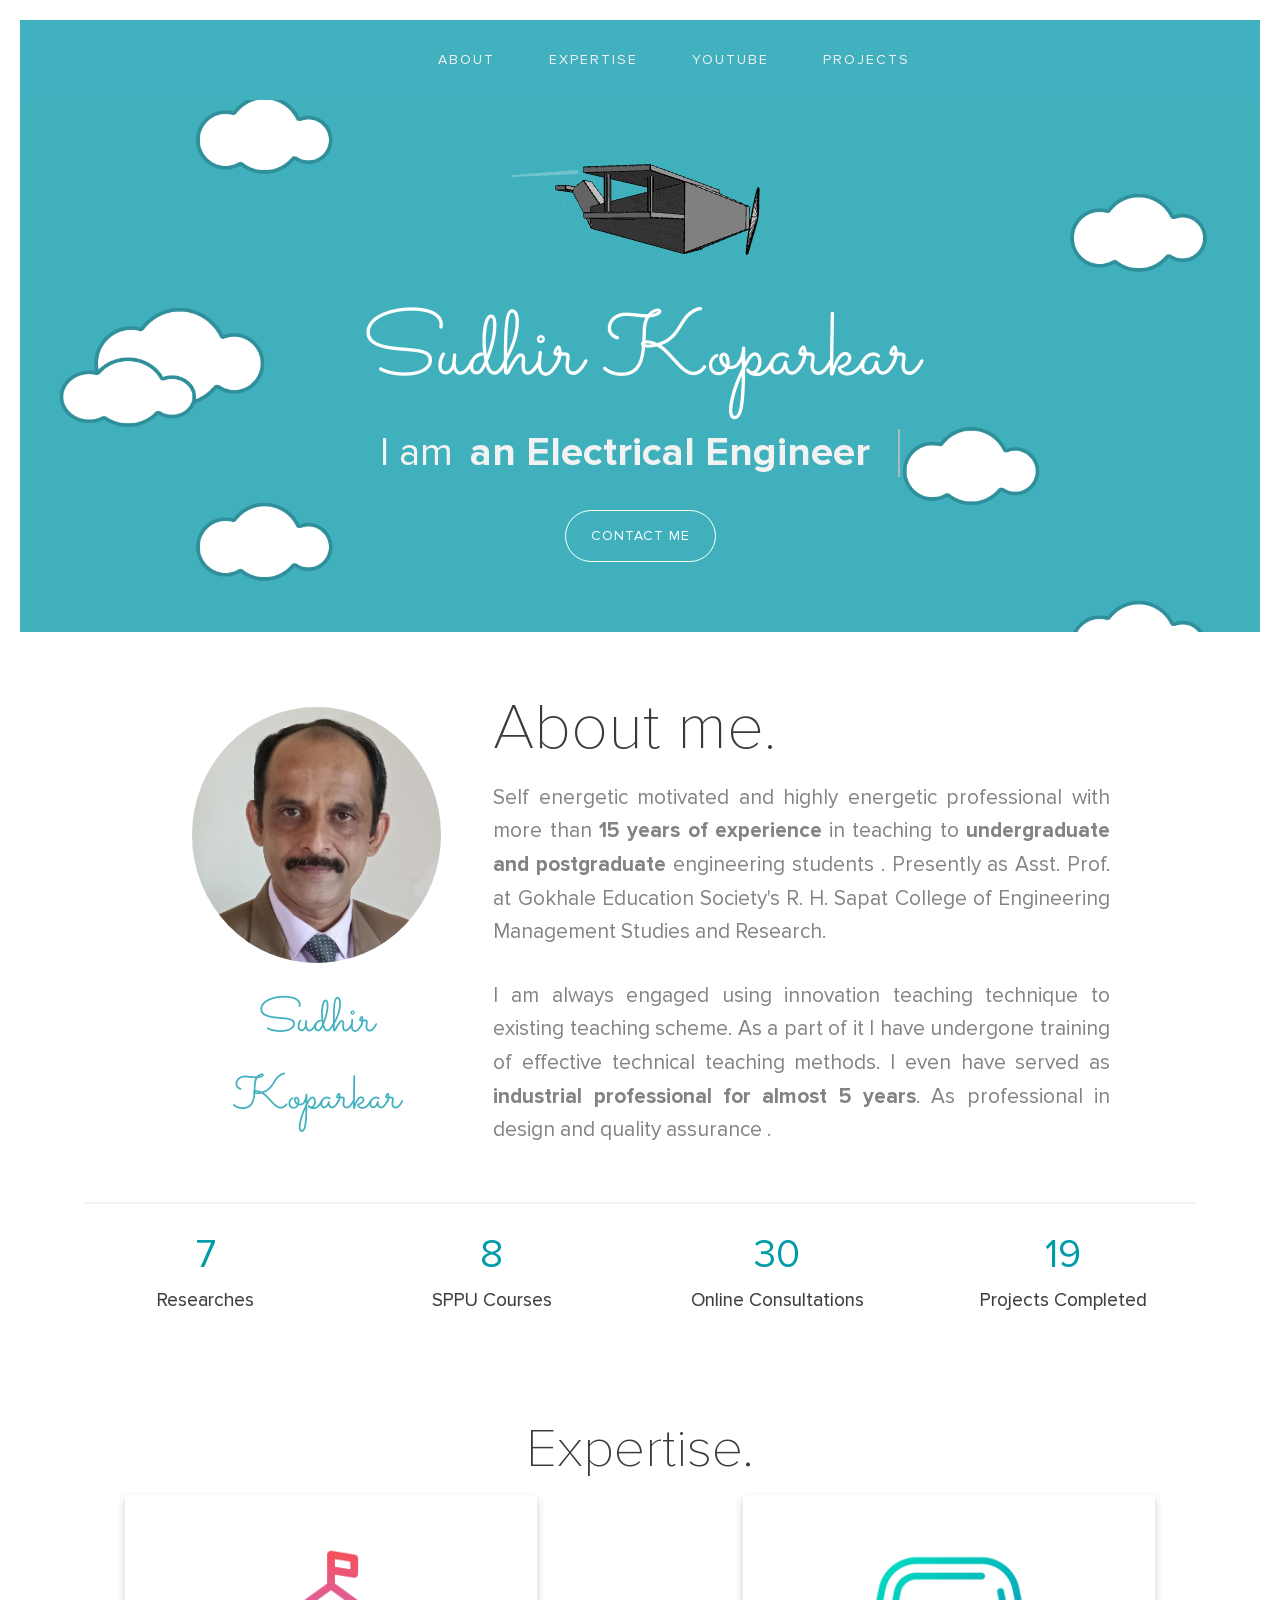
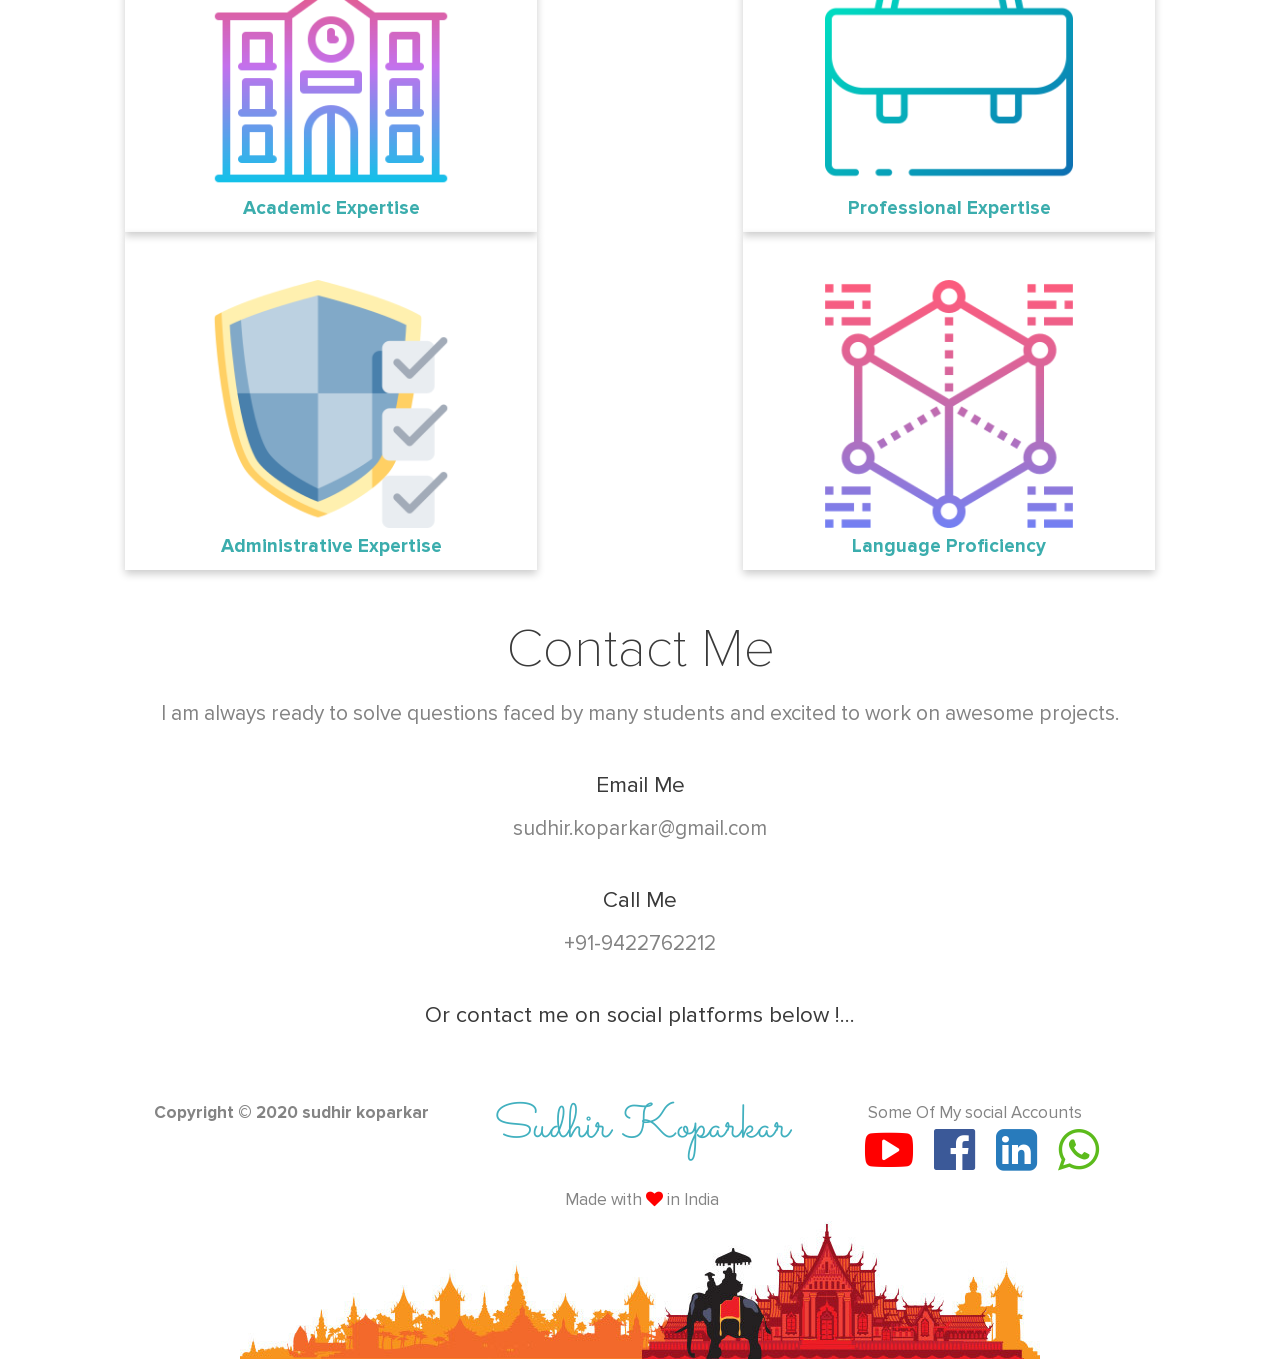
==== index.html @ 2b0dc28b "New Update There is a new update" ====
<!doctype html>
<html class="no-js" lang="en">
<head>
<meta charset="utf-8"/>
<meta name="google-site-verification" content="CCdRdGi4mcQEMv_Q4-K8uQwAU59lbJEycK-zBCBX4q0" />
<meta name="description" content="Self energetic motivated an d highly energetic professional with more than
15 years of experience in teaching to undergraduate and postgraduate 
engineering students">
<meta name="keywords" content="Self energetic motivated an d highly energetic professional with more than
15 years of experience in teaching to undergraduate and postgraduate 
engineering students ">
<meta name="author" content="Sudhir Koparkar">
<meta name="viewport" content="width=device-width, initial-scale=1.0"/>
<meta property="og:title" content="Sudhir Koparkar "/>
<meta property="og:url" content="index.html"/>
<meta property="og:image" content="img/logo.png"/>
<meta property="og:site_name" content="Sudhir Koparkar"/>
<meta property="og:description" content="Self energetic motivated an d highly energetic professional with more than
15 years of experience in teaching to undergraduate and postgraduate 
engineering students"/>
<title>Sudhir Koparkar</title>
<link href="img/icon.png" type="image/x-icon" rel="shortcut icon"/>
<link rel="stylesheet" href="css/foundation.css"/>
<script src="js/vendor/modernizr.js"></script>
<link rel="stylesheet" href="css/style.css"/>
<link rel="stylesheet" href="css/font.css"/>
<link rel="stylesheet" href="css/animate.css"/>
<link rel="stylesheet" href="css/icon.css"/>
<link href="https://fonts.googleapis.com/css?family=Sacramento" rel="stylesheet">
<link rel="stylesheet" href="font/font-awesome/css/font-awesome.min.css">
<link rel="stylesheet" type="text/css" href="css/component.css"/>
<script src="js/modernizr.custom.js"></script>
<script src="js/jquery.min.js"></script>
<script type="text/javascript">
   function hasScrolled(){var l=$(this).scrollTop();Math.abs(lastScrollTop-l)<=delta||(l>lastScrollTop&&l>navbarHeight?$("header").removeClass("nav-down").addClass("nav-up"):l+$(window).height()<$(document).height()&&$("header").removeClass("nav-up").addClass("nav-down"),lastScrollTop=l)}jQuery(window).scroll(function(){0==jQuery(this).scrollTop()?$("header").addClass("reachedTop"):$("header").removeClass("reachedTop")});var didScroll,lastScrollTop=0,delta=2,navbarHeight=$("header").outerHeight();$(window).scroll(function(l){didScroll=!0}),setInterval(function(){didScroll&&(hasScrolled(),didScroll=!1)},250);
   </script>

<style>
  .card1 {
    box-shadow: 0 4px 8px 0 rgba(0,0,0,0.2);
    transition: 0.3s;
    width: 40%;
    float: left;
    text-decoration-color: aqua;
    padding-top: 3em;
  }
  .card2 {
    box-shadow: 0 4px 8px 0 rgba(0,0,0,0.2);
    transition: 0.3s;
    width: 40%;
    float:right;
    text-decoration-color: aqua;
    padding-top: 3em;
  }
  .card3 {
    box-shadow: 0 4px 8px 0 rgba(0,0,0,0.2);
    transition: 0.3s;
    width: 40%;
    float: left;
    padding-top: 3em;
    text-decoration-color:aqua;
  }
  .card4 {
    box-shadow: 0 4px 8px 0 rgba(0,0,0,0.2);
    transition: 0.3s;
    width: 40%;
    float: right;
    padding-top: 3em;
    text-decoration-color: aqua;
  }
  h4 {
  color:rgb(59, 173, 173);
  }
  .card:hover {
    box-shadow: 0 8px 16px 0 rgba(0,0,0,0.2);
  }
  
  .container {
    text-decoration-color: rgb(31, 233, 233);
    padding: 2px 16px;
  }
  </style>
</head>
<body>
<header class="nav-down reachedTop">
<div class="wrapper" id="wrapper">
  <div class="row">
    <div class="small-12 large-12 columns alignCenter">
      <ul class="menu">
        <li><a href="#me">About</a></li>
        <li><a href="#myskills">Expertise</a></li>
        <li><a href="#projects">Youtube</a></li>
        <li><a href="projects.html">Projects</a></li>
      </div>
    </div>
  </div>
  </header>
  <section class="intro" id="intro">
  <div class="row" id="middle_row">
    <div class="medium-12 columns alignCenter">
      <section class="cd-intro">
      <h1 class="cd-headline clip is-full-width">
      <img src="img/plane.gif"><br>
      <span class="title">Sudhir Koparkar</span>
      <br>
      <span class="iama">I am </span>
      <span class="cd-words-wrapper">
      <b class="is-visible">an Electrical Engineer &nbsp;&nbsp;</b>
      <b>a YouTuber.</b>
      <b>an Online Instructor.</b>
      <b>an Academician.</b>
      <b>a Proud Indian.</b>
      </span>
      <br>
      </h1>
      </section>
      <a href="#coffeewithme" class="btn"> Contact Me</a>
    </div>
  </div>
  </section>
  <section class="about" id="me">
  <div class="row">
    <div class="large-12 medium-12 columns">
      <div class="large-4 medium-4 columns">
        <img class="logo" src="img/photo.jpg">
        <p class="footTitle alignCenter">
          Sudhir Koparkar
        </p>
        <!--<div class="medium-12 columns">
          <ul class="tools">
            <li><a href="https://www.youtube.com/channel/UCyJ1jYv0PVLSSvKfn-ZvZcA" target="_blank"><i class="fa fa-youtube-play"></i></a></li>
            <li><a href="https://m.facebook.com/sudhir.koparkar?ref=bookmarks" target="_blank"><i class="fa fa-facebook-official"></i></a></li>
            <li><a href="https://www.linkedin.com/in/sudhir-koparkar-0b4b4681" target="_blank"><i class="fa fa-linkedin-square"></i></a></li>
            <li><a href="https://wa.me/919422762212?text=Hi,%20I'm%20from%20your%20website.%20Need%20to%20talk%20urgently!" target="_blank"><i class="fa fa-whatsapp"></i></a></li>
          </ul>
        </div>-->
      </div>
      <div class="large-8 medium-8 columns">
        <h1>About me.</h1>
        <p>
          Self energetic motivated and highly energetic professional with more than
          <b>15 years of experience </b>in teaching to <b>undergraduate and postgraduate </b>
          engineering students . Presently as Asst. Prof. at Gokhale Education Society's R. H. Sapat College of
          Engineering Management Studies and Research.
        </p>
        <p>
          I am always engaged using innovation teaching technique to existing
          teaching scheme. As a part of it I have undergone training of effective
          technical teaching methods. I even have served as <b>industrial professional for almost 5 years</b>. As
          professional in design and quality assurance .
        </p>
      </div>
    </div>
  </div>
  </section>
  <hr class="num">
  <section class="numbers-wrapper">
  <section class="numbers-inner-wrapper">
  <div class="numbers">
    <h4 id="coded-lines">7</h4>
    <span>Researches</span>
  </div>
  <div class="numbers">
    <h4 id="rendered-pixels">8</h4>
    <span>SPPU Courses</span>
  </div>
  <div class="numbers">
    <h4 id="coffee-cups">30</h4>
    <span>Online Consultations</span>
  </div>
  <div class="numbers">
    <h4 id="projects-completed">19</h4>
    <span>Projects Completed</span>
  </div>
  </section>
  </section>
  <!--
  <section class="projects" id="projects">
  <div class="row alignCenter">
    <h1>My Youtube Videos</h1>
    <div id="cbp-fwslider" class="cbp-fwslider">
      <ul>
        <li>
          <iframe width="400" height="225" src="https://www.youtube.com/embed/VHnILgmErM4" frameborder="0" allow="accelerometer; autoplay; encrypted-media; gyroscope; picture-in-picture" allowfullscreen></iframe>
          <h2 class="name">Cracking the Frontend Interview</h2>
          <p class="desc">
            This is the introduction video to this new Web Series!
          </p>
          <a class="btn project" href="https://youtube.com/akshaymarch7">Watch Video</a>
        </li>
        <li>
          <iframe width="400" height="225" src="https://www.youtube.com/embed/ozh5WMot6io" frameborder="0" allow="accelerometer; autoplay; encrypted-media; gyroscope; picture-in-picture" allowfullscreen></iframe>
          <h2 class="name">How to become a Web Developer</h2>
          <p class="desc">
            Covering my personal tips and tricks!
          </p>
          <a class="btn project" href="https://youtube.com/akshaymarch7">Watch Video</a>
        </li>
        <li>
          <iframe width="400" height="225" src="https://www.youtube.com/embed/ExPusSE0d30" frameborder="0" allow="accelerometer; autoplay; encrypted-media; gyroscope; picture-in-picture" allowfullscreen></iframe>
          <h2 class="name">My Journey</h2>
          <p class="desc">
            How I fell in love with Javascript and ended up being a Web Developer!
          </p>
          <a class="btn project" href="https://youtube.com/akshaymarch7">Watch Video</a>
        </li>
        <li>
        <br>
        <br>
        <br>
        <br>
        <h2 class="name">There are many more !</h2>
        <p class="desc">
          Check out all the videos on my Youtube Channel
        </p>
        <a class="btn project" href="https://youtube.com/akshaymarch7" target="_blank">Visit now</a>
        </li>
      </ul>
    </div>
  </div>
  </section>

  -->
  <section class="myskills" id="myskills">
  <div class="row alignCenter">
    <h1>Expertise.</h1>
    <div class="skills">
      <div class="row alignCenter">
      
      <div class="card1">
        <a href="#">
        <img src="img/academic.png" alt="Academic" style="width:60%"></a>
        <div class="container">
          <h4 ><b>Academic Expertise</b></h4> 
        </div>
      </div>
      

      <div class="card2">
        <a href="#">
        <img src="img/professional.png" alt="Academic" style="width:60%"></a>
        <div class="container">
          <h4><b>Professional Expertise</b></h4> 
        </div>
      </div>

      <div class="card3">
        <a href="#">
        <img src="img/administrator.png" alt="Academic" style="width:60%"></a>
        <div class="container">
          <h4><b>Administrative Expertise</b></h4> 
        </div>
      </div>

      <div class="card4">
        <a href="#">
        <img src="img/language.png" alt="Academic" style="width:60%"></a>
        <div class="container">
          <h4><b>Language Proficiency</b></h4> 
        </div>
      </div>

    </div>
    </div>
    
  </div>
  </section>
  
  <section class="coffeewithme" id="coffeewithme">
  <div class="row alignCenter">
    <h1>Contact Me</h1>
    <p>
      I am always ready to solve questions faced by many students and excited to work on awesome projects.
    </p>
    
    <h2>Email Me</h2>
    <p>sudhir.koparkar@gmail.com</p>
    <h2>Call Me</h2>
    <p>+91-9422762212</p>
    <h2>Or contact me on social platforms below !...</h2>
  </div>
  </section>
  <section class="sayhello" id="hello">
  <div class="row">
    <div class="large-4 columns pad10">
      <p>
        <b>Copyright &copy; 2020 sudhir koparkar</b>
      </p>
    </div>
    <div class="large-4 columns">
      <p class="footTitle alignCenter">
        Sudhir Koparkar
      </p>
      <p class="madewithlove">
        Made with <i class="fa fa-heart"></i> in India
      </p>
    </div>
    <div class="large-4 columns alignCenter pad10">
      <p class="alignCenter">
        Some Of My social Accounts
      </p>
      <ul class="tools">
        <li><a href="https://www.youtube.com/channel/UCyJ1jYv0PVLSSvKfn-ZvZcA" target="_blank"><i class="fa fa-youtube-play"></i></a></li>
        <li><a href="https://m.facebook.com/sudhir.koparkar?ref=bookmarks" target="_blank"><i class="fa fa-facebook-official"></i></a></li>
        <li><a href="https://www.linkedin.com/in/sudhir-koparkar-0b4b4681" target="_blank"><i class="fa fa-linkedin-square"></i></a></li>
        <li><a href="https://wa.me/919422762212?text=Hi,%20I'm%20from%20your%20website.%20Need%20to%20talk%20urgently!" target="_blank"><i class="fa fa-whatsapp" aria-hidden="true"></i></a></li>
      </ul>
    </div>
  </div>
  <img class="footer-image" src="img/foot.jpg">
  </section>
  <script src="js/classie.js"></script>
  <script src="js/stepsForm.js"></script>
  <script src="js/jquery.animateNumber.min.js"></script>
  <script src="js/jquery.cbpFWSlider.min.js"></script>
  <script>
      $( function() {
        $( '#cbp-fwslider' ).cbpFWSlider();
        $( '#quote-slider' ).cbpFWSlider();
        setInterval( function(){
                    if($('.cbp-fwnext').eq(1).is(":visible"))
                        {
                            $('.cbp-fwnext').eq(1).click();
                }
                else{
                        $('.cbp-fwdots').eq(1).find('span').click();
                    }
            } ,6000 );
      } );
    </script>
  <script type="text/javascript" src="js/jquery.easing.1.3.js"></script>
  <script type="text/javascript">
             $(function() {
                $('header a').bind('click',function(event){
                    var $anchor = $(this);
                    $('html, body').stop().animate({
                        scrollTop: $($anchor.attr('href')).offset().top
                    }, 1500,'easeInOutExpo');
                    event.preventDefault();
                });
            });
             $(function() {
                $('#intro a').bind('click',function(event){
                    var $anchor = $(this);
                    $('html, body').stop().animate({
                        scrollTop: $($anchor.attr('href')).offset().top
                    }, 1500,'easeInOutExpo');
                    event.preventDefault();
                });
            });
        </script>
  <script src="js/foundation.min.js"></script>
  <script>
      $(document).foundation();
    </script>
  <script src="js/textRotate.js"></script>
<script type="text/javascript">
var sc_project=11086857;
var sc_invisible=1;
var sc_security="58e9ef84";
var scJsHost = (("https:" == document.location.protocol) ?
"https://secure." : "http://www.");
document.write("<sc"+"ript type='text/javascript' src='" +
scJsHost+
"statcounter.com/counter/counter.js'></"+"script>");
</script>
<noscript><div class="statcounter"><a title="create counter"
href="http://statcounter.com/free-hit-counter/"
target="_blank"><img class="statcounter"
src="//c.statcounter.com/11086857/0/58e9ef84/1/" alt="create
counter"></a></div></noscript><script>
  (function(i,s,o,g,r,a,m){i['GoogleAnalyticsObject']=r;i[r]=i[r]||function(){
  (i[r].q=i[r].q||[]).push(arguments)},i[r].l=1*new Date();a=s.createElement(o),
  m=s.getElementsByTagName(o)[0];a.async=1;a.src=g;m.parentNode.insertBefore(a,m)
  })(window,document,'script','https://www.google-analytics.com/analytics.js','ga');

  ga('create', 'UA-36122972-4', 'auto');
  ga('send', 'pageview');

</script>
 </body>
</html>
---- css/style.css ----
body {
  font-family:'ProximaNova';
  color:#3a3a3a;
}
a {
  color:white;
}
a:hover {
  color:#2ecff9;
}
.header {
  padding-top:2em;
}
h1 {
  font-family:'ProximaNova';
  color:#3a3a3a;
  font-size:3.5em;
}
h2 {
  font-family:'ProximaNova';
  color:#3a3a3a;
  font-size:1.4em;
}
h3 {
  font-family:'ProximaNova';
  color:#3a3a3a;
  font-size:0.8em;
  text-align:center;
}
h4 {
  font-family:'ProximaNova';
  font-size:1.2em;
  color:white;
  text-align:center;
}
p {
  font-family:'ProximaNova';
  font-size:30px;
  color:#3a3a3a;
  font-size:1.3em;
  text-align:justify;
}
.js div#preloader {
  position:fixed;
  left:0;
  top:0;
  z-index:9999;
  overflow:visible;
  width:40px;
  height:40px;
  left:50%;
  top:50%;
  margin-top:-25px;
  margin-left:-25px;
}
#preload_wrapper {
  background-color:white;
  width:100%;
  height:100%;
  z-index:9999;
  position: fixed;
}
/* ////////////////////////// Preloader ////////////////////// */
/*:not(:required) hides this rule from IE9 and below */
.preloader:not(:required) {
  -moz-transform:translate3d(0,0,0);
  -ms-transform:translate3d(0,0,0);
  -webkit-transform:translate3d(0,0,0);
  transform:translate3d(0,0,0);
  position:relative;
  display:inline-block;
  width:50px;
  height:50px;
  background:rgba(25,165,152,0.5);
  border-radius:50%;
  overflow:hidden;
  text-indent:-9999px;
  /* Hides inner circles outside base circle at safari */
  -webkit-mask-image:url(data:image/png;
  base64,iVBORw0KGgoAAAANSUhEUgAAAAEAAAABCAIAAACQd1PeAAAAGXRFWHRTb2Z0d2FyZQBBZG9iZSBJbWFnZVJlYWR5ccllPAAAAA5JREFUeNpiYGBgAAgwAAAEAAGbA+oJAAAAAElFTkSuQmCC);
}
.preloader:not(:required):before,.preloader:not(:required):after {
  content:'';
  position:absolute;
  top:0;
  display:inline-block;
  width:50px;
  height:50px;
  border-radius:50%;
}
.preloader:not(:required):before {
  -moz-animation:preloader 3s infinite;
  -webkit-animation:preloader 3s infinite;
  animation:preloader 3s infinite;
  -moz-transform-origin:0 50%;
  -ms-transform-origin:0 50%;
  -webkit-transform-origin:0 50%;
  transform-origin:0 50%;
  left:0;
  background:#c7efcf;
}
.preloader:not(:required):after {
  -moz-animation:preloader 3s 0.2s reverse infinite;
  -webkit-animation:preloader 3s 0.2s reverse infinite;
  animation:preloader 3s 0.2s reverse infinite;
  -moz-transform-origin:100% 50%;
  -ms-transform-origin:100% 50%;
  -webkit-transform-origin:100% 50%;
  transform-origin:100% 50%;
  right:0;
  background:#eef5db;
}
@-moz-keyframes preloader {
  0% {
    -moz-transform:rotate(0deg);
    transform:rotate(0deg);
  }
  50% {
    -moz-transform:rotate(360deg);
    transform:rotate(360deg);
  }
  100% {
    -moz-transform:rotate(0deg);
    transform:rotate(0deg);
  }
}
@-webkit-keyframes preloader {
  0% {
    -webkit-transform:rotate(0deg);
    transform:rotate(0deg);
  }
  50% {
    -webkit-transform:rotate(360deg);
    transform:rotate(360deg);
  }
  100% {
    -webkit-transform:rotate(0deg);
    transform:rotate(0deg);
  }
}
@keyframes preloader {
  0% {
    -moz-transform:rotate(0deg);
    -ms-transform:rotate(0deg);
    -webkit-transform:rotate(0deg);
    transform:rotate(0deg);
  }
  50% {
    -moz-transform:rotate(360deg);
    -ms-transform:rotate(360deg);
    -webkit-transform:rotate(360deg);
    transform:rotate(360deg);
  }
  100% {
    -moz-transform:rotate(0deg);
    -ms-transform:rotate(0deg);
    -webkit-transform:rotate(0deg);
    transform: rotate(0deg);
  }
}
/* ////////////////////////// Preloader ////////////////////// */
.wrapper {
  width:100%;
  background-color:#41b0bf;
  height:80px;
  position:fixed;
  top:0px;
  z-index:999;
  border-right:20px solid white;
  border-left:20px solid white;
  transition:all 0.2s ease-in-out;
}
header.nav-up .wrapper {
  top:-80px;
}
header.nav-down.reachedTop .wrapper {
  top:20px;
}
a.logo {
  text-transform:uppercase;
  margin-top:25px;
  display:inline-block;
  font-weight:600;
  font-size:30px;
  color:#3a3a3a;
}
a.logo span {
  color:#fff;
}
ul.menu {
  margin-top:27px;
}
ul.menu li {
  list-style:none;
  display:inline-block;
  margin-left:50px;
}
ul.menu li a {
  text-transform:uppercase;
  font-family:'ProximaNova';
  font-size:14px;
  letter-spacing:2px;
  color:#f2f2f2;
}
ul.menu li a:hover {
  border-bottom:1px solid #fff;
  padding-bottom:6px;
}
@keyframes slideleft {
  from {
    background-position:0%;
  }
  to {
    background-position:90000%;
  }
}
@-webkit-keyframes slideleft {
  from {
    background-position:0%;
  }
  to {
    background-position: 90000%;
  }
}
section.intro {
  background:url(../img/clouds.png) repeat-x top center;
  background-size:contain;
  background-repeat:repeat;
  /*animation:slideleft 20000s infinite linear;-webkit-animation:slideleft 20000s infinite linear;width:100%;*/
  background-color:#41b0bf;
  padding-bottom:70px;
  position:relative;
  border-right:20px solid #fff;
  border-left:20px solid #fff;
  border-top:20px solid #fff;
  padding-top:80px;
}
section.intro h1 {
  margin-top:0px;
  line-height:1.2;
  font-family:'ProximaNovaT';
  color:#3a3a3a;
  font-size:65px;
}
section.intro span.design {
  font-family:'ProximaNovaT';
}
section.intro span {
  font-family:'ProximaNova';
}
a.btn {
  border:1px solid #fff;
  text-transform:uppercase;
  color:#fff;
  padding:15px 25px;
  border-radius:30px;
  font-size:14px;
  letter-spacing:1px;
  margin-top:14px;
  display:inline-block !important;
  line-height:1.4;
  -webkit-transition:all .2s ease;
  -moz-transition:all .2s ease;
  transition:all .2s ease;
}
a.btn:hover {
  background-color:#fff;
  color:#009ca8
}
a.btn.project {
  background:transparent;
  border:1px solid #fff;
  color:#fff;
}
a.btn.project:hover {
  background-color:#fff;
  color:#fe5f55;
}
section.about {
  padding:0px;
  border-right:20px solid white;
  border-left:20px solid white;
}
section.about h1 {
  color:#3a3a3a;
  font-family:'ProximaNovaT';
  font-size:65px;
  margin-top:50px;
}
section.about a.pronounce span {
  color:#ABABAB;
  cursor:help;
  border-bottom:1px dotted rgb(216,216,216);
  letter-spacing:1px;
}
section.about a.pronounce {
  border-bottom:none;
}
section.about a.pronounce:hover {
  border-bottom:none;
}
section.about p {
  color:#838383;
  margin:0 auto;
  margin-bottom:30px;
  font-size:21px;
}
section.about p a {
  color:#838383;
  border-bottom:1px solid #E7E7E7;
  padding-bottom:1px;
}
section.about p a:hover {
  border-bottom:1px solid #009ca8;
}
section.about img {
  display:block;
  margin:auto;
  border-radius: 50%;
}
section.about h2 {
  font-family:'ProximaNova';
  color:#676767;
  font-size:17px;
  line-height:2.2em;
}
ul.tools,ul.lang,ul.hobbies {
  margin:0;
}
ul.lang {
  margin-top:12px;
}
ul.tools li,ul.hobbies li {
  list-style:none;
  display:inline-block;
  background-size:500px;
  margin-left:17px;
}
ul.lang li {
  list-style:none;
  display:inline-block;
}
section.projects h1 {
  color:#fff;
  font-family:'ProximaNovaT';
  font-size:50px;
  margin-top:20px;
}
section.projects p {
  color:#fff;
  margin:0 auto;
  font-size:15px;
  margin-left:4px;
}
section.sayhello {
  background:#fff;
  position:relative;
  text-align:center;
  padding-top:30px;
  padding-bottom:0px;
  border-right:20px solid white;
  border-left:20px solid white;
}
section.sayhello h1 {
  color:#000;
  font-family:'ProximaNovaT';
  font-size:65px;
}
section.sayhello p {
  color:#848484;
  margin:0 auto;
  font-size:17px;
  margin-left:4px;
}
a.email:hover {
  border-bottom:1px solid #000;
  color:#000;
}
a.email {
  float:right;
  font-size:22px;
  text-align:right;
  margin-top:52px;
  font-family:'ProximaNovaT';
  border-bottom:1px solid #717070;
  padding-bottom:5px;
  color:#000;
}
a.email:visited {
  color: #000;
}
section.quotes {
  /*background:#ffc548;*/
  background:#e55c4c;
  border-left:20px solid white;
  border-right:20px solid white;
  border-bottom:20px solid white;
  border-top:20px solid white;
}
section.quotes h1 {
  color:#fff;
  font-family:'ProximaNovaT';
  font-size:55px;
  margin-top:40px;
}
section.quotes h2 {
  color:#fff;
  font-family:serif;
  font-style:italic;
  font-size:32px;
  margin-top:40px;
}
section.quotes p {
  text-align:center;
  color:#f2f2f2;
  margin:0 auto;
  margin-top:20px;
  margin-bottom:20px;
  font-size:21px;
}
.quotes_img {
  width:150px !important;
  margin-top:10px !important;
  margin-bottom:10px !important;
  border-radius:50%;
  border-style:none;
  border: 0px solid !important;
}
section.coffeewithme {
  /*background:#ffc548;*/
  background:#fff;
  border-left:20px solid white;
  border-right:20px solid white;
  border-bottom:20px solid white;
  border-top:20px solid white;
}
section.coffeewithme h1 {
  color:#3a3a3a;
  font-family:'ProximaNovaT';
  font-size:55px;
  margin-top:0px;
}
section.coffeewithme p {
  text-align:center;
  color:#838383;
  margin:0 auto;
  margin-top:10px;
  margin-bottom:40px;
  font-size: 21px;
}
section.myskills {
  /*background:#ffc548;*/
  background:#fff;
  border-left:20px solid white;
  border-right:20px solid white;
  border-bottom:20px solid white;
  border-top:20px solid white;
}
section.myskills h1 {
  color:#3a3a3a;
  font-family:'ProximaNovaT';
  font-size:55px;
  margin-top:0px;
}
section.myskills p {
  text-align:center;
  color:#838383;
  margin:0 auto;
  margin-top:40px;
  margin-bottom:-30px;
  font-size:25px;
  position:absolute;
  z-index:1000;
  width:100%;
  left:0;
}
.downloadCV {
  min-height:172px;
  padding-bottom:20px;
  padding-top:20px;
  cursor:pointer;
}
section.projects {
  background:#303030;
  border:20px solid white;
}
section.projects h2.name {
  font-size:30px;
  text-align:center;
  font-family:'ProximaNovaT';
  color:#fff;
}
section.projects p.desc {
  font-size:17px;
  text-align:center;
}
section.sayhello ul.icons {
  margin:0;
  padding:0;
  float:right;
  line-height:0;
}
section.sayhello ul.icons li {
  display:inline-block;
  -webkit-transition:all .35s ease;
  -moz-transition:all .35s ease;
  transition:all .35s ease;
  margin:30px 0px 20px 0px;
  margin-left:20px;
}
section.sayhello .icon span.SocailLink {
  display:block;
  font-size:12px;
  text-shadow:none;
  color:#333;
  -webkit-transition:all .2s ease;
  -moz-transition:all .2s ease;
  transition:all .2s ease;
  letter-spacing:3px;
  text-align:center;
}
section.sayhello .icon.dribbble,section.sayhello .icon.behance,section.sayhello .icon.behance,section.sayhello .icon.twitter,section.sayhello .icon.facebook {
  -webkit-transition:all .35s ease;
  -moz-transition:all .35s ease;
  transition:all .35s ease;
}
section.sayhello .icon.dribbble {
  color:#848484;
  font-size:30px;
}
section.sayhello .icon.dribbble:hover {
  color:#F66699;
}
section.sayhello .icon.behance {
  color:#848484;
  font-size:30px;
}
section.sayhello .icon.behance:hover {
  color:#339cd5;
}
section.sayhello .icon.twitter {
  color:#848484;
  font-size:30px;
}
section.sayhello .icon.twitter:hover {
  color:#3AB6E8;
}
section.sayhello .icon.facebook {
  color:#848484;
  font-size:29px;
}
section.sayhello .icon.facebook:hover {
  color:#3b5998;
}
section.sayhello p.credits,section.sayhello p.made {
  font-size:12px;
  text-align:right;
}
.numbers-inner-wrapper {
  max-width:1150px;
  margin:0px auto;
  margin-top:20px;
}
.numbers-inner-wrapper>div {
  display:inline-block;
  width:24.5%;
  text-align: center;
}
.numbers-wrapper h4 {
  /*font-family:"Roboto Slab","PT Serif","PT Sans","Times New Roman",sans-serif;*/
  font-size:2.5rem;
  color:#009ca8;
}
.numbers-wrapper span {
  font-size:1.2rem;
  -webkit-text-stroke:0.2px #627175;
}
hr.num {
  margin-top:25px;
  margin-bottom:15px;
}
hr {
  width:1110px;
  margin:90px auto 0px auto;
  border:1px solid #eff5f7;
}
.project_img {
  width:50% !important;
  margin-top:10px !important;
  border-radius:4px;
  border-style:none;
  border:0px solid !important;
  border-color:#c0c0c0;
}
@media only screen and (min-width:40.063em) and (max-width:64em) {
  ul.menu li {
    margin-left:20px;
  }
}
@media only screen and (max-width:40em) {
  ul.menu {
    float:left;
  }
  ul.menu a {
    font-size:11px !important;
  }
  ul.menu li {
    margin-left:10px;
  }
}
@media only screen and (max-width:320px) {
  section.intro h1 {
    font-size:38px !important;
  }
}
@media only screen and (max-width:64em) {
  .opl,.cssda {
    display:none;
  }
  section.intro,.wrapper,section.about,section.projects,section.sayhello {
    border:none;
  }
  .iama {
  }
  .title {
  }
  #scene {
    display:none;
  }
  header.nav-down.reachedTop .wrapper {
    top:0;
  }
  section.about h1 {
    font-size:50px;
    text-align:center;
  }
  section.about p {
    padding:15px;
    margin-bottom:-5px;
  }
  section.intro h1 {
    margin-top:21px;
    font-size:50px;
  }
  section.projects h1 {
    font-size:50px;
    text-align:center;
  }
  section.projects p {
    text-align:center;
  }
  .cbp-fwslider ul li>a img {
    width:100% !important;
  }
  .cbp-fwslider nav span {
    width:30px !important;
  }
  .cbp-fwslider nav span.cbp-fwnext {
    right:20px !important;
  }
  .cbp-fwslider nav span.cbp-fwprev {
    left:20px !important;
  }
  section.sayhello h1 {
    font-size:50px;
    text-align:center;
  }
  section.sayhello p {
    text-align:center;
  }
  section.sayhello {
    text-align:center;
  }
  a.email,section.sayhello ul.icons {
    float:none;
  }
  a.email {
    margin-top:22px;
    display:inline-block;
  }
  section.sayhello ul.icons li:first-child {
    margin-left: 0;
  }
}
/* Rotating Text */
.cd-words-wrapper {
  display:inline-block;
  position:relative;
  text-align:left;
}
.cd-words-wrapper b {
  display:inline-block;
  position:absolute;
  white-space:nowrap;
  left:0;
  top:0;
}
.cd-words-wrapper b.is-visible {
  position:relative;
}
.no-js .cd-words-wrapper b {
  opacity:0;
}
.no-js .cd-words-wrapper b.is-visible {
  opacity:1;
}
.cd-headline.clip span {
  display:inline-block;
}
.cd-headline.clip .cd-words-wrapper {
  overflow:hidden;
  vertical-align: middle;
}
.cd-headline.clip .cd-words-wrapper::after {
  /* line */
  content:'';
  position:absolute;
  top:0;
  right:0;
  width:2px;
  height:100%;
  background-color:#aebcb9;
}
.cd-headline.clip b {
  opacity:0;
}
.cd-headline.clip b.is-visible {
  opacity:1;
}
.skills {
  margin:auto;
  text-align:center;
}
.pentagon {
  width:300px;
  height:300px;
  margin:auto;
  padding:3px 3px 28px 3px;
  display:inline-block;
}
.logo {
  margin-top:75px !important;
  margin-bottom:20px !important;
  width:85%;
}
.iama {
  color:#f2f2f2;
  font-size:40px;
  vertical-align:middle;
}
.cd-words-wrapper {
  color:#f2f2f2;
  font-size:40px;
}
section.numbers-wrapper {
  margin-top:0px;
  margin-bottom:80px;
  
}
.madewithlove {
  text-align:center;
  padding-top:20px;
}
.alignCenter {
  text-align:center;
}
span.title {
  font-family:'Sacramento',cursive !important;
  text-transform:none;
  font-weight:400;
  color:#fff;
  font-size:1.4em;
}
.fa-facebook-official {
  font-size:3em !important;
  color:#3b5998;
}
.fa-youtube-play {
  font-size:3em !important;
  color: red;
}
.fa-linkedin-square {
  font-size:3em !important;
  color:#287bbc;
}
.fa-twitter-square {
  font-size:3em !important;
  color:#1b95e0;
}
.fa-whatsapp {
  font-size:3em !important;
  color:#5cbb1c;
}
.pad10 {
  padding:10px;
}
.fa-heart {
  color:red;
  font-size:15px;
}
.footTitle {
  font-family:'Sacramento',cursive;
  text-transform:none;
  font-weight:400;
  color:#41b0bf !important;
  font-size: 3em !important;
}
---- css/font.css ----
@font-face {
	font-family: 'ProximaNova';
	src: url('../font/ProximaNova-Bold.eot');
	src: url('../ProximaNova-Boldd41d.html?#iefix') format('embedded-opentype'),
		url('../font/ProximaNova-Bold.woff') format('woff'),
		url('../font/ProximaNova-Bold.ttf')  format('truetype');
	font-weight: bold;
	font-style: normal;
}

@font-face {
	font-family: 'ProximaNovaCond';
	src: url('../font/ProximaNovaCond-Black.eot');
	src: url('../font/ProximaNovaCond-Blackd41d.eot?#iefix') format('embedded-opentype'),
		url('../font/ProximaNovaCond-Black.woff') format('woff'),
		url('../font/ProximaNovaCond-Black.ttf')  format('truetype');
	font-weight: 900;
	font-style: normal;
}

@font-face {
	font-family: 'ProximaNova';
	src: url('../font/ProximaNova-Regular.eot');
	src: url('../font/ProximaNova-Regulard41d.eot?#iefix') format('embedded-opentype'),
		url('../font/ProximaNova-Regular.woff') format('woff'),
		url('../font/ProximaNova-Regular.ttf')  format('truetype');
	font-weight: normal;
	font-style: normal;
}

@font-face {
	font-family: 'ProximaNovaT';
	src: url('../font/ProximaNovaT-Thin.eot');
	src: url('../font/ProximaNovaT-Thind41d.eot?#iefix') format('embedded-opentype'),
		url('../font/ProximaNovaT-Thin.woff') format('woff'),
		url('../font/ProximaNovaT-Thin.ttf')  format('truetype');
	font-weight: 100;
	font-style: normal;
}

@font-face {
	font-family: 'ProximaNovaCond';
	src: url('../font/ProximaNovaCond-Light.eot');
	src: url('../font/ProximaNovaCond-Lightd41d.eot?#iefix') format('embedded-opentype'),
		url('../font/ProximaNovaCond-Light.woff') format('woff'),
		url('../font/ProximaNovaCond-Light.ttf')  format('truetype');
	font-weight: 300;
	font-style: normal;
}
---- css/icon.css ----
@font-face {
	font-family: 'icomoon';
	src:url('../font/icomoone6d5.eot?fmqiko');
	src:url('../font/icomoond41d.eot?#iefixfmqiko') format('embedded-opentype'),
		url('../font/icomoone6d5.woff?fmqiko') format('woff'),
		url('../font/icomoone6d5.ttf?fmqiko') format('truetype'),
		url('../font/icomoone6d5.svg?fmqiko#icomoon') format('svg');
	font-weight: normal;
	font-style: normal;
}

[class^="icon-"], [class*=" icon-"] {
	font-family: 'icomoon';
	speak: none;
	font-style: normal;
	font-weight: normal;
	font-variant: normal;
	text-transform: none;
	line-height: 1;

	/* Better Font Rendering =========== */
	-webkit-font-smoothing: antialiased;
	-moz-osx-font-smoothing: grayscale;
}

.icon-arrow-right:before {
	content: "\e600";
}
.icon-arrow-left:before {
	content: "\e601";
}
.icon-arrow-up:before {
	content: "\e602";
}
.icon-arrow-left2:before {
	content: "\e603";
}
.icon-twitter:before {
	content: "\e604";
}
.icon-facebook:before {
	content: "\e605";
}
.icon-dribbble:before {
	content: "\e606";
}
.icon-skype:before {
	content: "\e607";
}
.icon-linkedin:before {
	content: "\e608";
}
.icon-behance:before {
	content: "\e609";
}
.icon-list:before {
	content: "\e60a";
}
.icon-mouse:before {
	content: "\e60b";
}
---- css/component.css ----
.cbp-fwslider {
	position: relative;
	margin: 0 0 10px;
	overflow: hidden;
	padding: 0px 0 45px;
	  margin-bottom: 55px;
}

.cbp-fwslider ul {
	margin: 0;
	padding: 0;
	white-space: nowrap;
	list-style-type: none;
}

.cbp-fwslider ul li {
	-webkit-transform: translateZ(0);
	-moz-transform: translateZ(0);
	transform: translateZ(0);
	float: left;
	display: block;
	margin: 0;
	padding: 0;
	text-align: center;
}

.cbp-fwslider ul li > a,
.cbp-fwslider ul li > div {
	display: block;
	text-align: center;
	outline: none;
	
}


.cbp-fwslider ul li > a.prjct_img{
	pointer-events:none;
	cursor: default;
}



.cbp-fwslider ul li > a img {
	border: none;
	display: block;
	margin: 0 auto;
	max-width: 75%;
}

.cbp-fwslider nav span {
	position: absolute;
  top: 40%;
    width: 48px;
  height: 28px;

  color: #fff;
  text-align: center;
  margin-top: -50px;
  line-height: 100px;
  cursor: pointer;
  opacity: 0.5
}

.cbp-fwslider nav span:hover {
	
	opacity: 1;
}

.cbp-fwslider nav span.cbp-fwnext {
	right: 0px;
	  background: url(../img/right.svg) no-repeat;
}

.cbp-fwslider nav span.cbp-fwprev {
	left: 0px;
	  background: url(../img/left.svg) no-repeat;
}

.cbp-fwdots {
	position: absolute;
	bottom: 0px;
	white-space: nowrap;
	text-align: center;
	width: 100%;
}

.cbp-fwdots span {
	display: inline-block;
  width: 7px;
  height: 7px;
  background: #C23B3B;
  margin: 6px;
  border-radius: 50%;
  cursor: pointer;
}

.cbp-fwdots span:hover {
	background: #ffffff;
}

.cbp-fwdots span.cbp-fwcurrent {
	background: #ffffff;
	box-shadow: 0 0 0 2px #ff857d;
	-webkit-transition: box-shadow 0.2s ease-in-out;
	-moz-transition: box-shadow 0.2s ease-in-out;
	transition: box-shadow 0.2s ease-in-out;
}

/* CSS Styles for form Element */

.simform {
	position: relative;
	margin: 0 auto;
	min-height: 135.5px;
	max-width: 860px;
	width: 100%;
	text-align: left;
	font-size: 2.5em;
	color: #838383;
}

.simform .submit {
	display: none;
}

/* Question list style */
.simform ol {
	margin: 0;
	font-size: 2rem;
	padding: 0;
	list-style: none;
	position: relative;
	-webkit-transition: height 0.4s;
	transition: height 0.4s;
}

.simform ol:before {
	content: '';
	background-color: rgba(0,0,0,0.1);
	position: absolute;
	left: 0;
	bottom: 0;
	width: 100%;
	height: 2.35em;
}

.questions li {
	z-index: 100;
	position: relative;
	visibility: hidden;
	height: 0;
	-webkit-transition: visibility 0s 0.4s, height 0s 0.4s;
	transition: visibility 0s 0.4s, height 0s 0.4s;
}

.questions li.current,
.no-js .questions li {
	visibility: visible;
	height: auto;
	-webkit-transition: none;
	transition: none;
}

/* Labels */
.questions li > span {
	display: block;
	overflow: hidden;
}

.questions li > span label {
	display: block;
	-webkit-transition: -webkit-transform 0.4s;
	transition: transform 0.4s;
	-webkit-transform: translateY(-100%);
	transform: translateY(-100%);
}

.questions li.current > span label,
.no-js .questions li > span label {
	-webkit-transition: none;
	transition: none;
	-webkit-transform: translateY(0);
	transform: translateY(0);
}

.show-next .questions li.current > span label {
	-webkit-animation: moveUpFromDown 0.4s both;
	animation: moveUpFromDown 0.4s both;
}

@-webkit-keyframes moveUpFromDown {
	from { -webkit-transform: translateY(100%); }
	to { -webkit-transform: translateY(0); }
}

@keyframes moveUpFromDown {
	from { -webkit-transform: translateY(100%); transform: translateY(100%); }
	to { -webkit-transform: translateY(0); transform: translateY(0); }
}

/* Input field */
.questions input {
	display: block;
	margin: 0.3em 0 0 0;
	padding: 0.5em 1em 0.5em 0.7em;
	width: calc(100% - 2em);
	border: none;
	background: transparent;
	color: rgba(0,0,0,0.8);
	font-size: 1em;
	line-height: 1;
	opacity: 0;
	-webkit-transition: opacity 0.3s;
	transition: opacity 0.3s;
}

.questions .current input,
.no-js .questions input {
	opacity: 1;
}

.questions input:focus,
.simform button:focus {
	outline: none;
}

/* Next question button */
.next {
	position: absolute;
	right: 0;
	top: 1.3em; /* padding-bottom of form plus progress bar height */
	display: block;
	padding: 0;
	width: 2em;
	height: 2em;
	border: none;
	background: none;
	color: rgba(0,0,0,0.4);
	text-align: center;
	opacity: 0;
	z-index: 100;
	cursor: pointer;
	-webkit-transition: -webkit-transform 0.3s, opacity 0.3s;
	transition: transform 0.3s, opacity 0.3s;
	-webkit-transform: translateX(-20%);
	transform: translateX(-20%);
	pointer-events: none;
	-webkit-tap-highlight-color: rgba(0, 0, 0, 0);
}

.next:hover {
	color: #000;
	background: none;
}

.next::after {
	position: absolute;
	top: 0;
	left: 0;
	width: 100%;
	height: 100%;
	font-size: 2rem;
	text-transform: none;
	font-weight: normal;
	font-style: normal;
	font-variant: normal;
	line-height: 2;
	speak: none;
	-webkit-font-smoothing: antialiased;
	-moz-osx-font-smoothing: grayscale;
}

.next.show {
	opacity: 1;

	font-size: 2.5rem;
	-webkit-transform: translateX(0);
	transform: translateX(0);
	pointer-events: auto;
}

/* Progress bar */
.simform .progress {
	width: 0%;
	height: 0.15em;
	background: rgba(0,0,0,0.3);
	-webkit-transition: width 0.4s ease-in-out;
	transition: width 0.4s ease-in-out;
}

.simform .progress::before {
	position: absolute;
	top: auto;
	width: 100%;
	height: inherit;
	background: rgba(0,0,0,0.05);
	content: '';
}

/* Number indicator */
.simform .number {
	position: absolute;
	right: 0;
	overflow: hidden;
	margin: 0.4em 0;
	width: 3em;
	font-weight: 700;
	font-size: 0.4em;
}

.simform .number:after {
	position: absolute;
	left: 50%;
	content: '/';
	opacity: 0.4;
	-webkit-transform: translateX(-50%);
	transform: translateX(-50%);
}

.simform .number span {
	float: right;
	width: 40%;
	text-align: center;
}

.simform .number .number-current {
	float: left;
}

.simform .number-next {
	position: absolute;
	left: 0;
}

.simform.show-next .number-current {
	-webkit-transition: -webkit-transform 0.4s;
	transition: transform 0.4s;
	-webkit-transform: translateY(-100%);
	transform: translateY(-100%);
}

.simform.show-next .number-next {
	-webkit-animation: moveUpFromDown 0.4s both;
	animation: moveUpFromDown 0.4s both;
}

/* Error and final message */
.simform .error-message,
.simform .final-message {
	position: absolute;
	visibility: hidden;
	opacity: 0;
	-webkit-transition: opacity 0.4s;
	transition: opacity 0.4s;
}

.simform .error-message {
	padding: 0.4em 3.5em 0 0;
	width: 100%;
	color: rgba(0,0,0,0.7);
	font-style: italic;
	font-size: 0.4em;
}

.final-message {
	top: 50%;
	left: 0;
	padding: 0.5em;
	width: 100%;
	text-align: center;
	-webkit-transform: translateY(-50%);
	transform: translateY(-50%);
}

.error-message.show,
.final-message.show {
	visibility: visible;
	opacity: 1;
}

.final-message.show {
	-webkit-transition-delay: 0.5s;
	transition-delay: 0.5s;
}

/* Final hiding of form / showing message */
.simform-inner.hide {
	visibility: hidden;
	opacity: 0;
	-webkit-transition: opacity 0.3s, visibility 0s 0.3s;
	transition: opacity 0.3s, visibility 0s 0.3s;
}

/* No JS Fallback */
.no-js .simform {
	font-size: 1.75em;
}

.no-js .questions li {
	padding: 0 0 2em;
}

.no-js .simform .submit {
	display: block;
	float: right;
	padding: 10px 20px;
	border: none;
	background: rgba(0,0,0,0.3);
	color: rgba(0,0,0,0.4);
}

.no-js .simform .controls {
	display: none;
}

/* Remove IE clear cross */
input[type=text]::-ms-clear {
    display: none;
}

/* Adjust form for smaller screens */
@media screen and (max-width: 44.75em) {
	.simform {
		font-size: 1.8em;
	}
}

@media screen and (max-width: 33.5625em) {
	.simform {
		font-size: 1.2em;
	}
}


/*Responsive CSS*/

@media only screen and (max-width: 64em) {



.speedEffect {
	display: none;
}
.loadAnim {
	display: none;
}
header {
	display: none;
}
.cd-headline img {
	display: none;
}

section.intro{
      padding-top: 0px;
      padding-bottom: 30px;
      background: #41b0bf;
  }

  img {
  	width: 100%;
  }

  hr {
  	display: none;
  }

  section.intro h1{
      margin-top: 0px;
        font-size: 35px;
       
  }
  .iama ,
  .cd-words-wrapper {
  	font-size:25px;
  }

  .logo {
    margin-top:20px !important;
    width:50%;
  }


	section.about h1 {
		margin-top: 20px;
		margin-bottom: 0px;
		font-size: 40px;
	}
	section.about p {
		font-size: 18px;
		padding-left: 0px;
		padding-right: 0px;
	}

	.numbers {
	    width: 100% !important;
	    margin-bottom: 20px;
	}
	section.numbers-wrapper {
  		margin-bottom: 30px;
  	}

  	.cbp-fwslider ul li > a img {
  		max-width: 50%;
  	}

  	section.projects h1 {
  		font-size: 40px;
  	}

  	section.projects h2.name {
  		margin-top: 0.5 rem;
    	font-size: 25px;
	}
	section.projects p.desc {
    	font-size: 10px;
	}
	.cbp-fwslider {
    	margin-bottom: 35px;
	}
	section.myskills h1 {
	    font-size: 40px;
	}
	section.myskills p {
	    margin-top: 0px;
	}
	section.quotes {
    	border: 0px;
	}

	section.quotes h1 {
	    font-size: 30px;
	    margin-top: 30px;
	}

	section.quotes h2 {
	    font-size: 12px;
	    margin-top: 20px;
	 }
	 section.quotes p {
	    margin: 0 auto;
	    margin-top: 10px;
	    margin-bottom: 10px;
	    font-size: 15px;
	}

	section.coffeewithme h1 {
	    font-size: 30px;
	    margin-top: 0px;
	}
	section.coffeewithme p {
	    margin-top: 10px;
	    margin-bottom: 20px;
	    font-size: 15px;
	}
	.simform {
		min-height: 66.67px;
	}
	.simform ol {
	    font-size: 1rem;
	}
	.next.show {
    	font-size: 1.2rem;
    }
    section.sayhello {
    	padding-top: 10px;
    }
    section.sayhello p {
	    font-size: 15px;
	    margin-left: 4px;
	}
	.madewithlove {
	  padding-top:10px;
	  padding-bottom: 10px;
	}
}
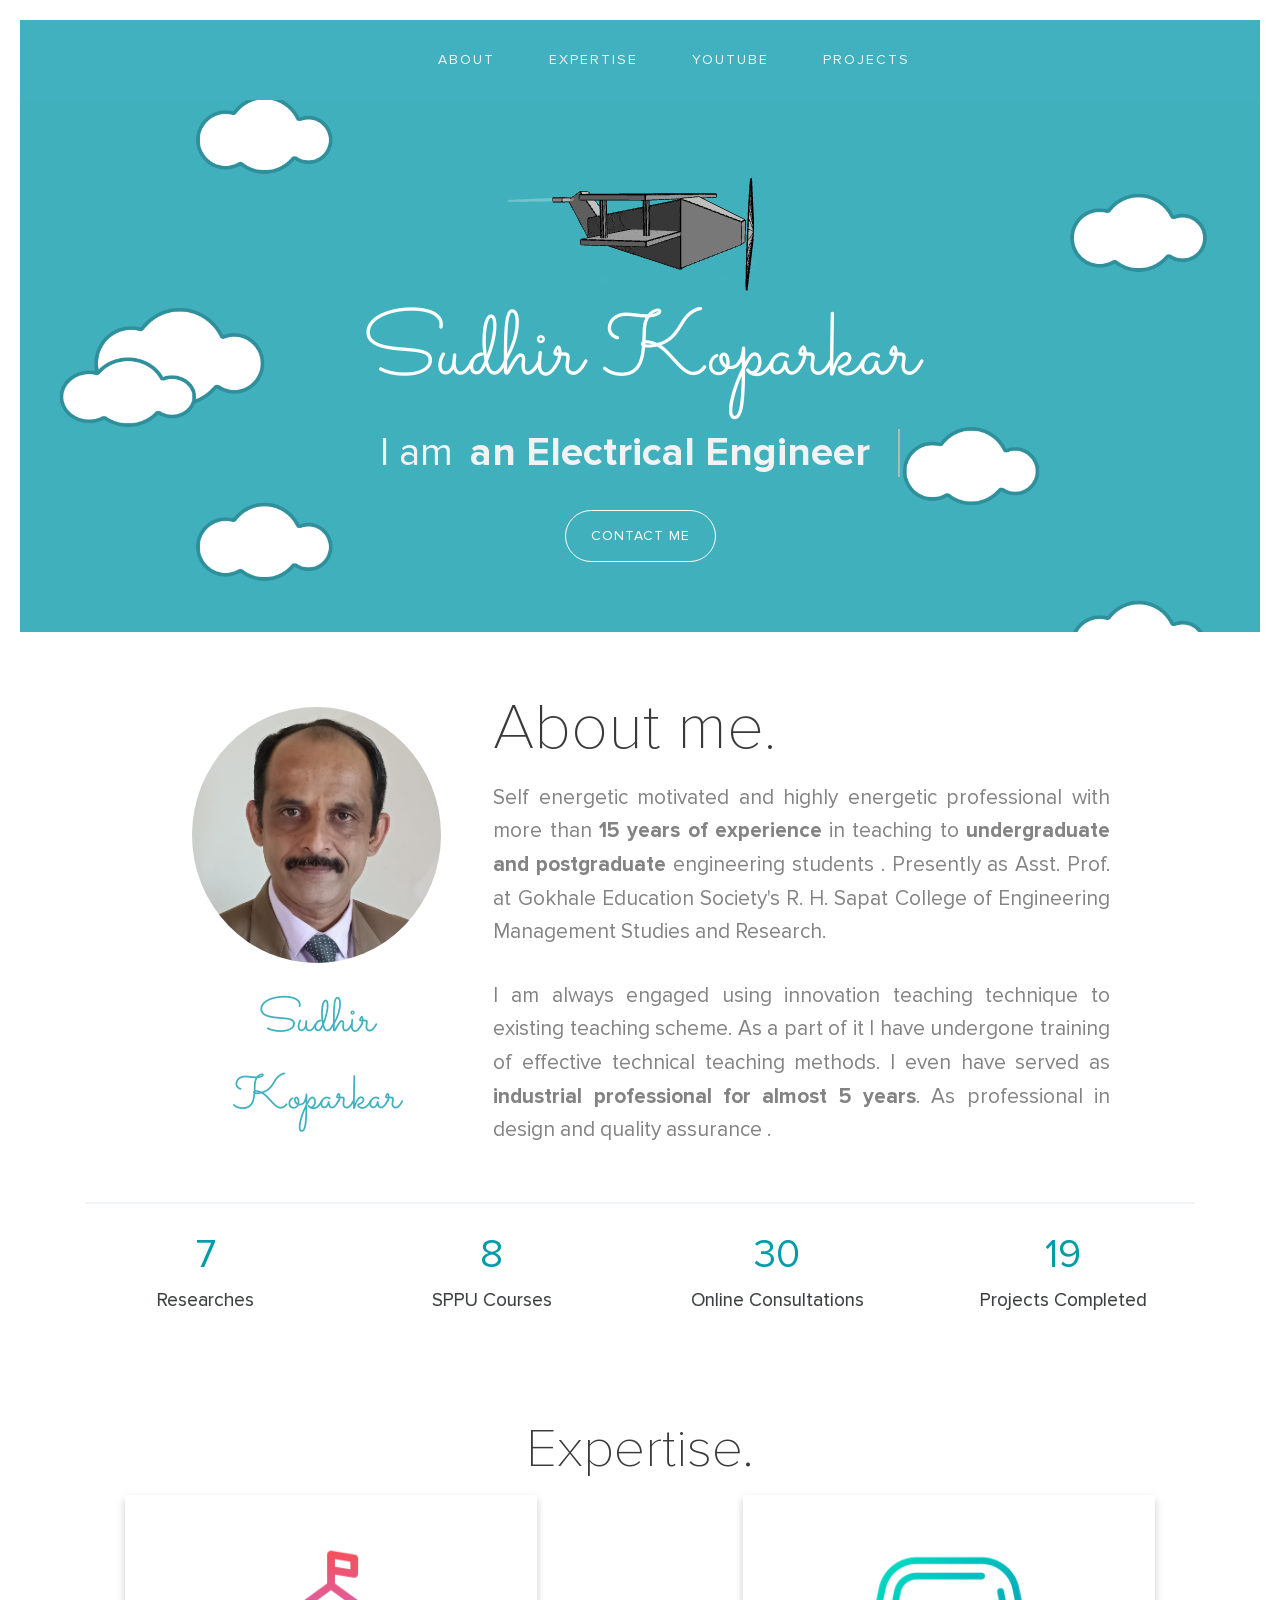
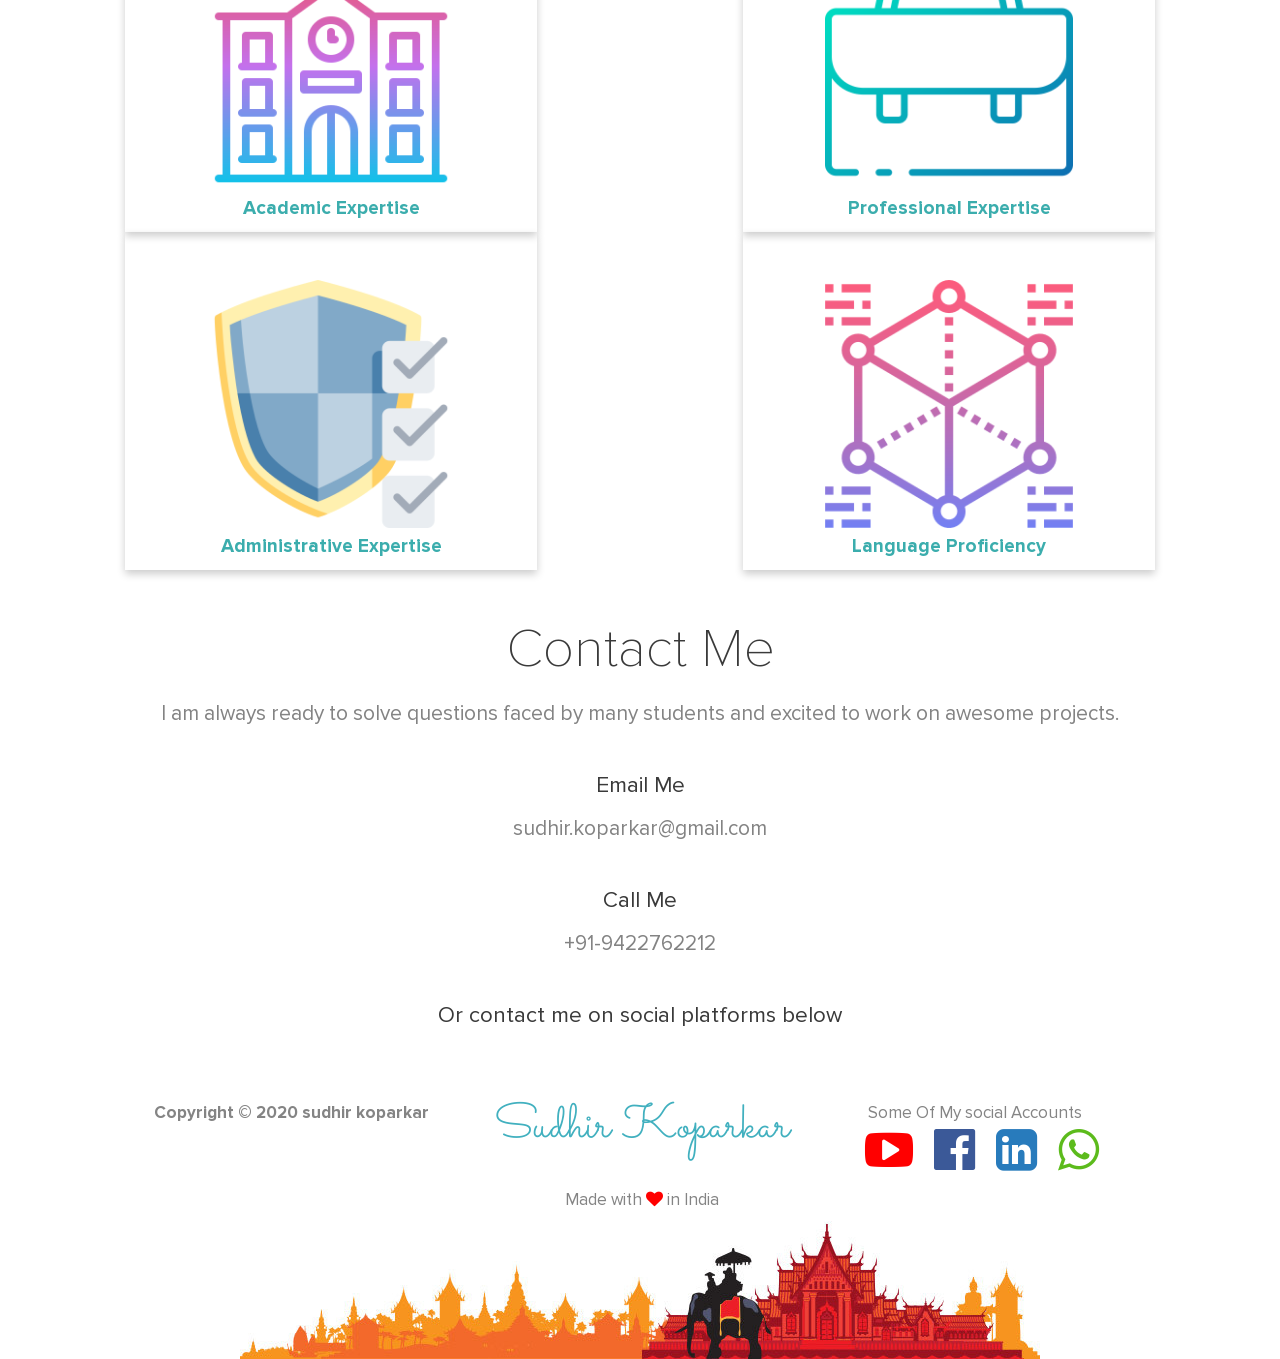
==== commit b017677a: "new new" ====
--- a/index.html
+++ b/index.html
@@ -278,7 +278,7 @@
     <p>sudhir.koparkar@gmail.com</p>
     <h2>Call Me</h2>
     <p>+91-9422762212</p>
-    <h2>Or contact me on social platforms below !...</h2>
+    <h2>Or contact me on social platforms below </h2>
   </div>
   </section>
   <section class="sayhello" id="hello">
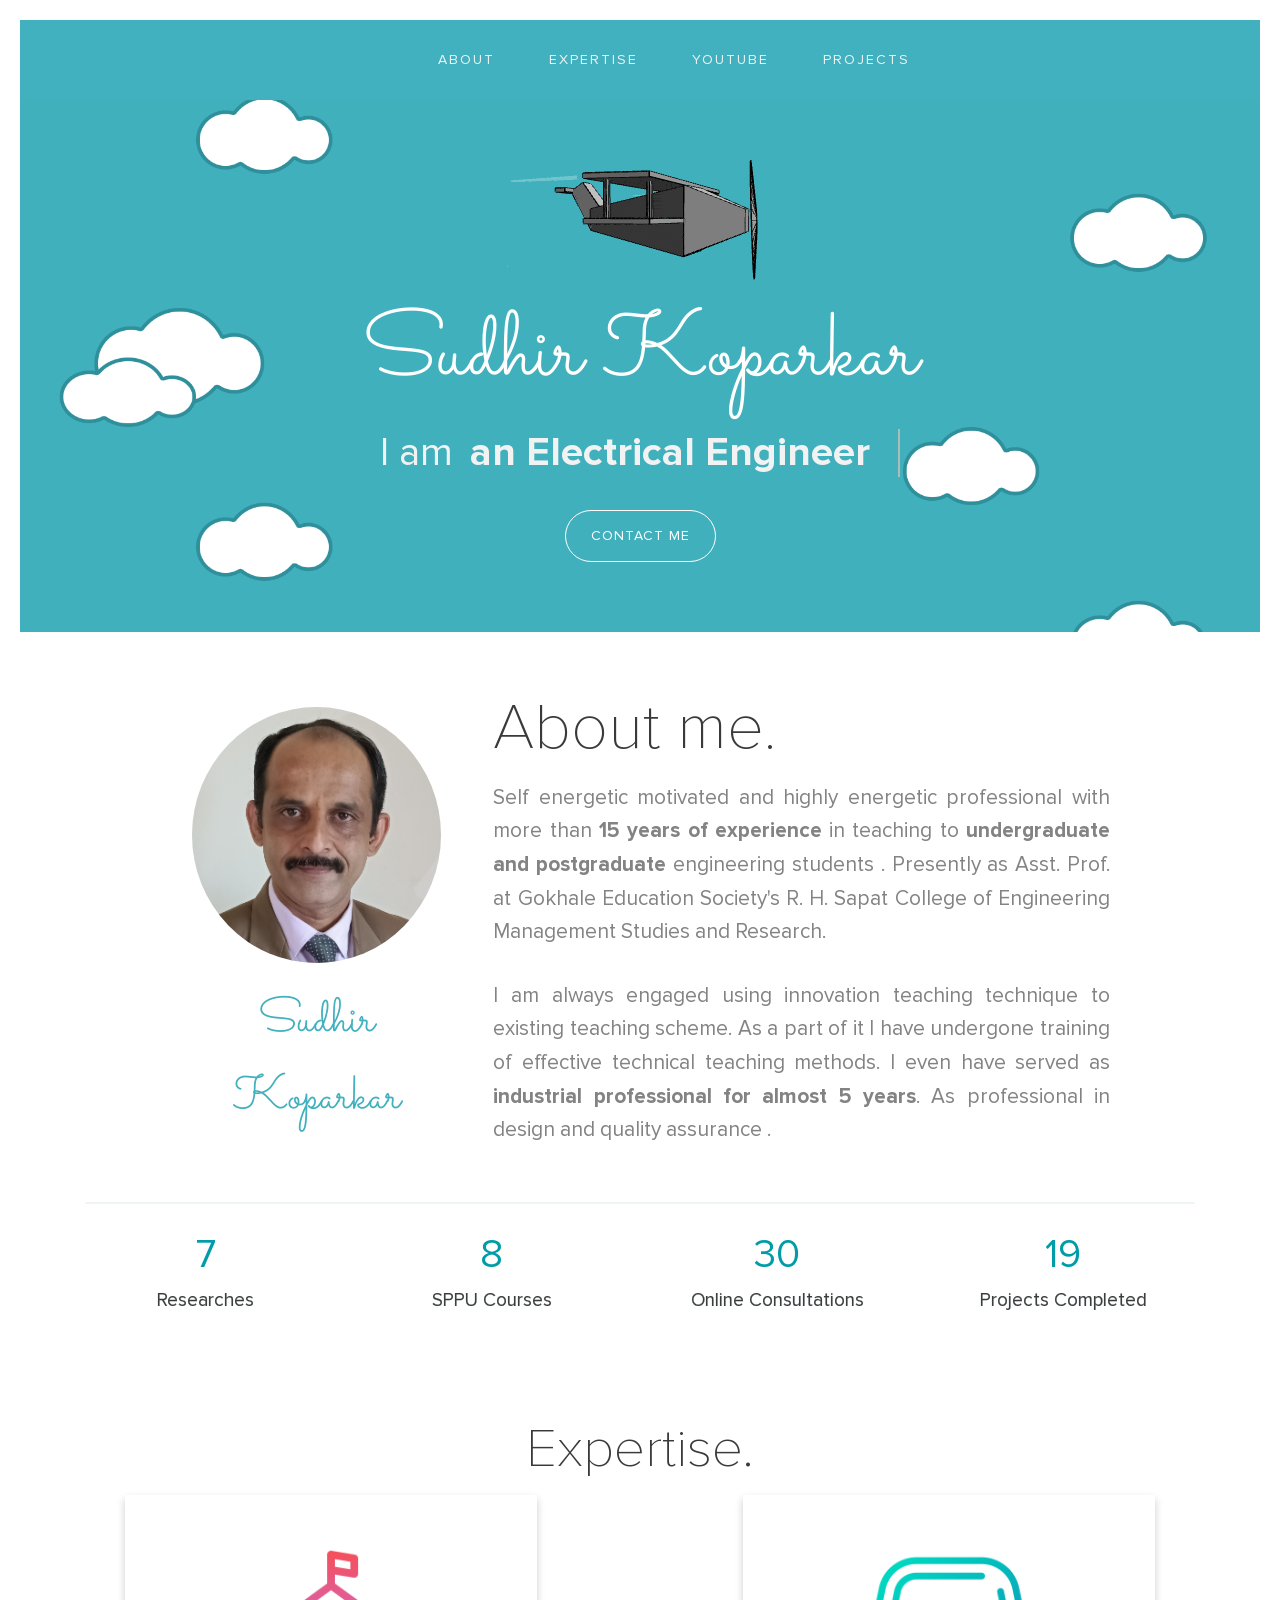
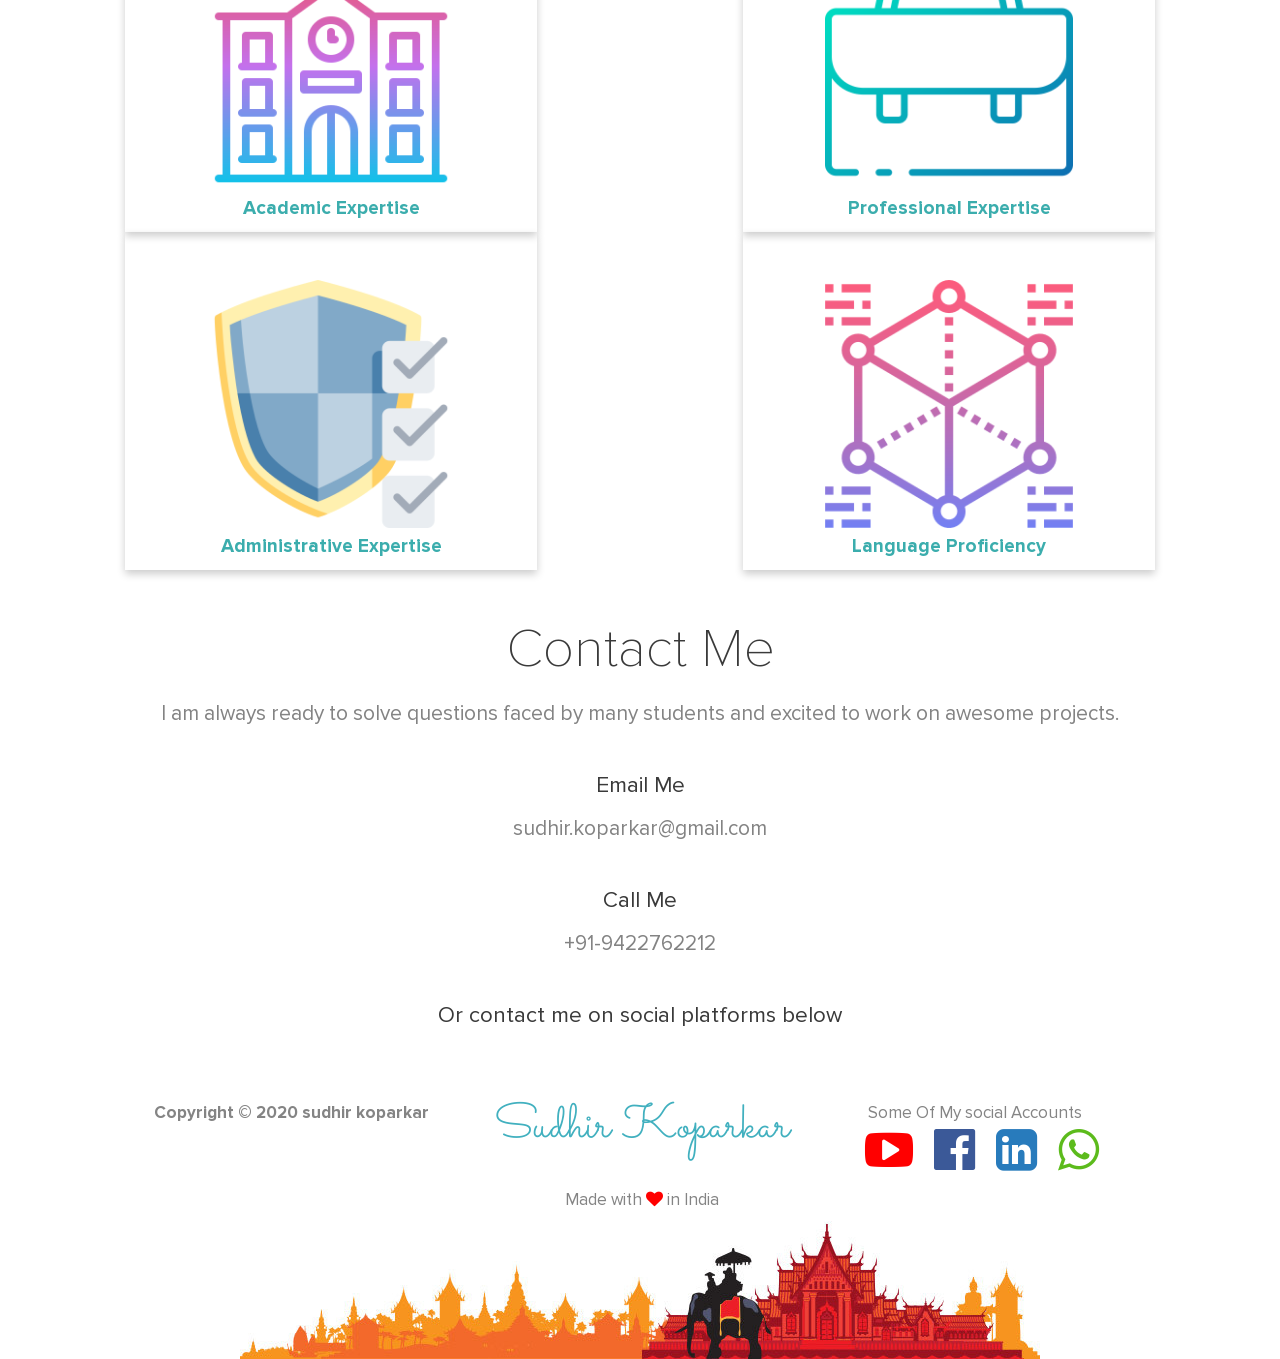
==== commit cec38d26: "expertise page added Expertise page has been added" ====
--- a/index.html
+++ b/index.html
@@ -229,7 +229,7 @@
       <div class="row alignCenter">
       
       <div class="card1">
-        <a href="#">
+        <a href="expertise.html">
         <img src="img/academic.png" alt="Academic" style="width:60%"></a>
         <div class="container">
           <h4 ><b>Academic Expertise</b></h4> 
@@ -238,7 +238,7 @@
       
 
       <div class="card2">
-        <a href="#">
+        <a href="expertise.html">
         <img src="img/professional.png" alt="Academic" style="width:60%"></a>
         <div class="container">
           <h4><b>Professional Expertise</b></h4> 
@@ -246,7 +246,7 @@
       </div>
 
       <div class="card3">
-        <a href="#">
+        <a href="expertise.html">
         <img src="img/administrator.png" alt="Academic" style="width:60%"></a>
         <div class="container">
           <h4><b>Administrative Expertise</b></h4> 
@@ -254,7 +254,7 @@
       </div>
 
       <div class="card4">
-        <a href="#">
+        <a href="expertise.html">
         <img src="img/language.png" alt="Academic" style="width:60%"></a>
         <div class="container">
           <h4><b>Language Proficiency</b></h4> 
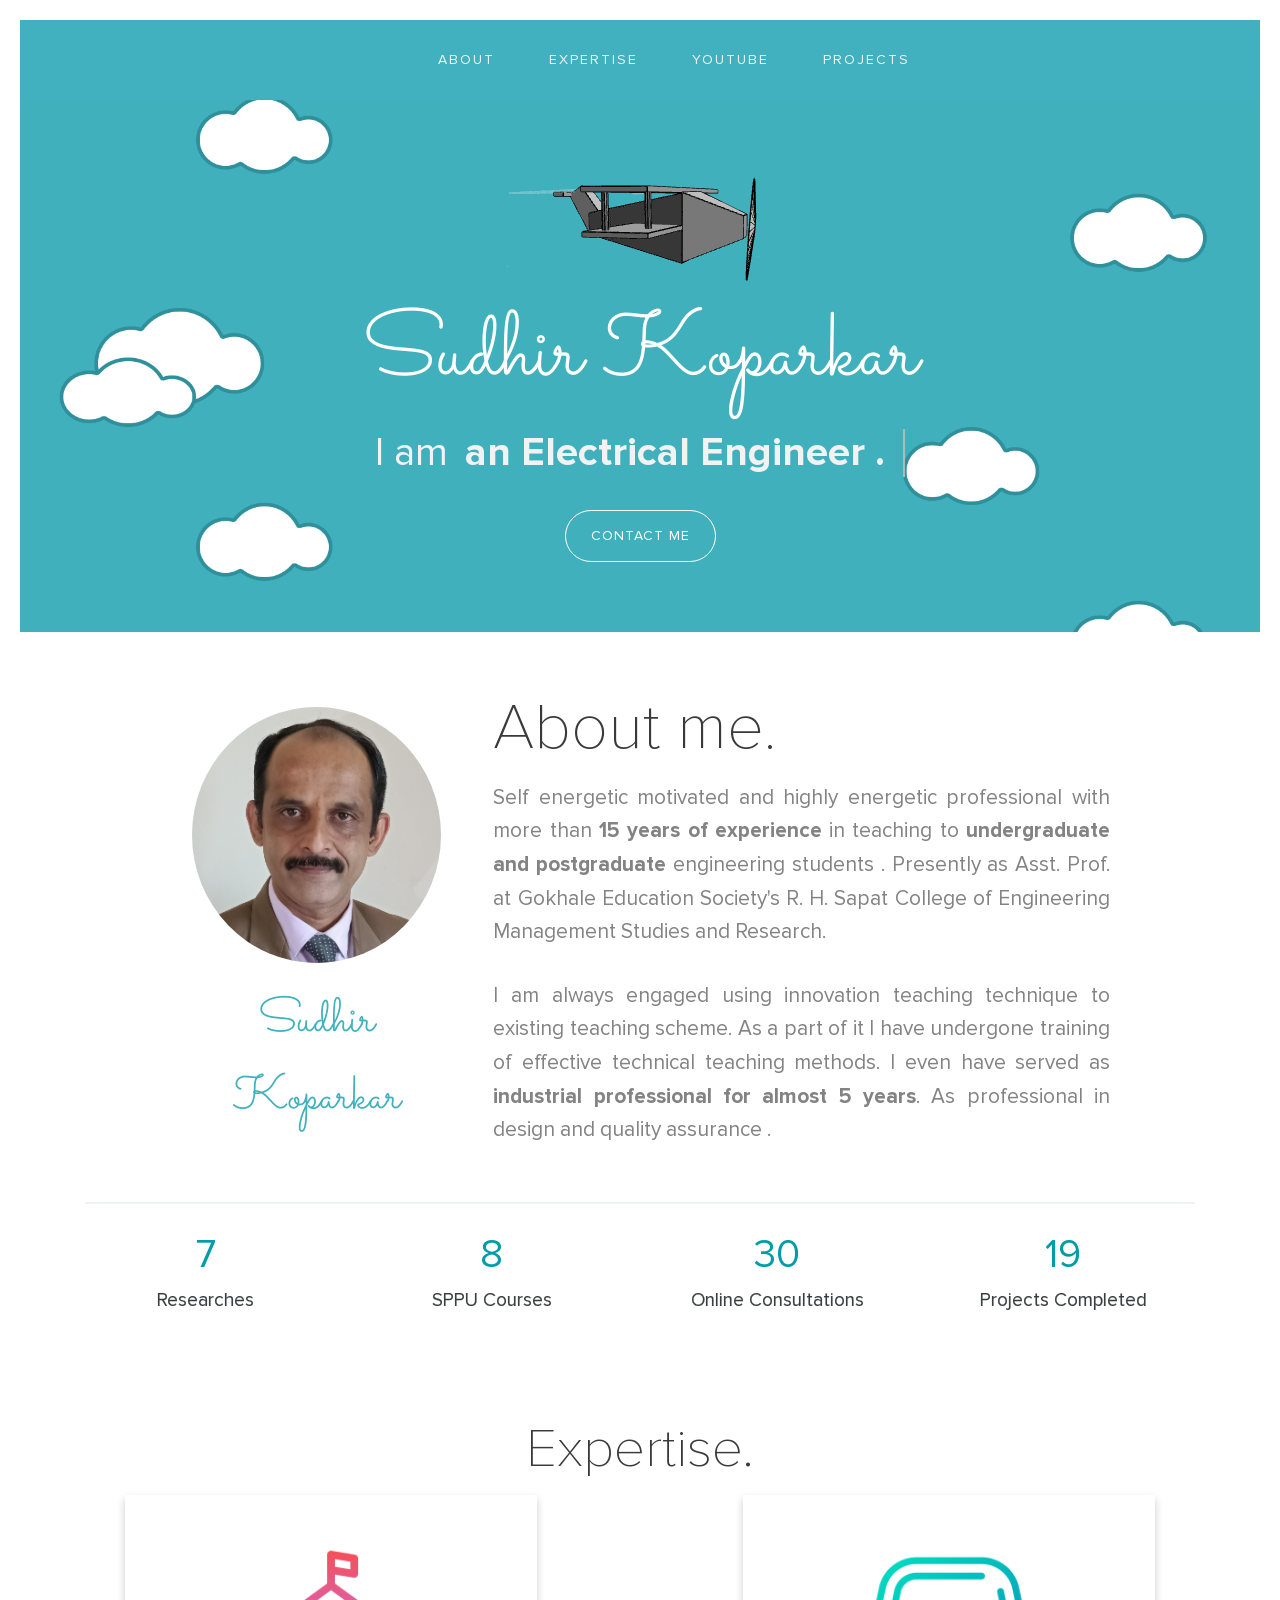
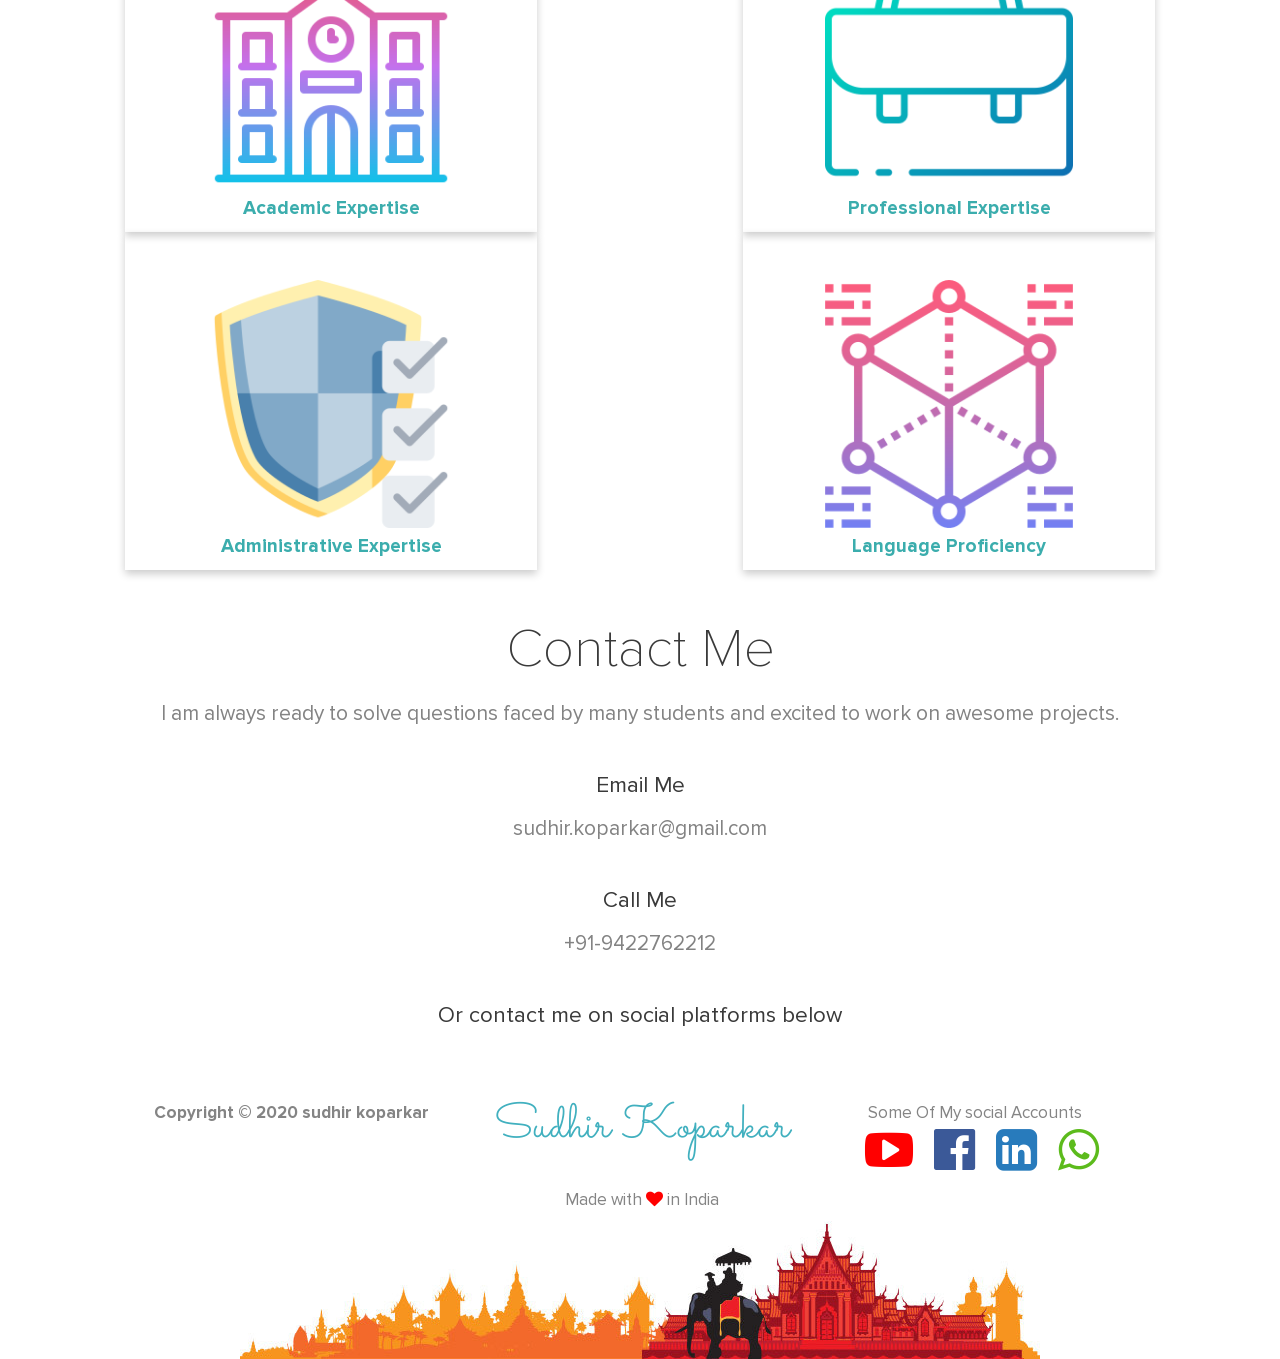
==== commit 1cdae4bb: "New update This is the new update for the wesite" ====
--- a/index.html
+++ b/index.html
@@ -33,8 +33,8 @@
 <script src="js/modernizr.custom.js"></script>
 <script src="js/jquery.min.js"></script>
 <script type="text/javascript">
-   function hasScrolled(){var l=$(this).scrollTop();Math.abs(lastScrollTop-l)<=delta||(l>lastScrollTop&&l>navbarHeight?$("header").removeClass("nav-down").addClass("nav-up"):l+$(window).height()<$(document).height()&&$("header").removeClass("nav-up").addClass("nav-down"),lastScrollTop=l)}jQuery(window).scroll(function(){0==jQuery(this).scrollTop()?$("header").addClass("reachedTop"):$("header").removeClass("reachedTop")});var didScroll,lastScrollTop=0,delta=2,navbarHeight=$("header").outerHeight();$(window).scroll(function(l){didScroll=!0}),setInterval(function(){didScroll&&(hasScrolled(),didScroll=!1)},250);
-   </script>
+  function hasScrolled(){var l=$(this).scrollTop();Math.abs(lastScrollTop-l)<=delta||(l>lastScrollTop&&l>navbarHeight?$("header").removeClass("nav-down").addClass("nav-up"):l+$(window).height()<$(document).height()&&$("header").removeClass("nav-up").addClass("nav-down"),lastScrollTop=l)}jQuery(window).scroll(function(){0==jQuery(this).scrollTop()?$("header").addClass("reachedTop"):$("header").removeClass("reachedTop")});var didScroll,lastScrollTop=0,delta=2,navbarHeight=$("header").outerHeight();$(window).scroll(function(l){didScroll=!0}),setInterval(function(){didScroll&&(hasScrolled(),didScroll=!1)},250);
+  </script>
 
 <style>
   .card1 {
@@ -106,7 +106,7 @@
       <br>
       <span class="iama">I am </span>
       <span class="cd-words-wrapper">
-      <b class="is-visible">an Electrical Engineer &nbsp;&nbsp;</b>
+      <b class="is-visible">an Electrical Engineer .&nbsp;&nbsp;</b>
       <b>a YouTuber.</b>
       <b>an Online Instructor.</b>
       <b>an Academician.</b>
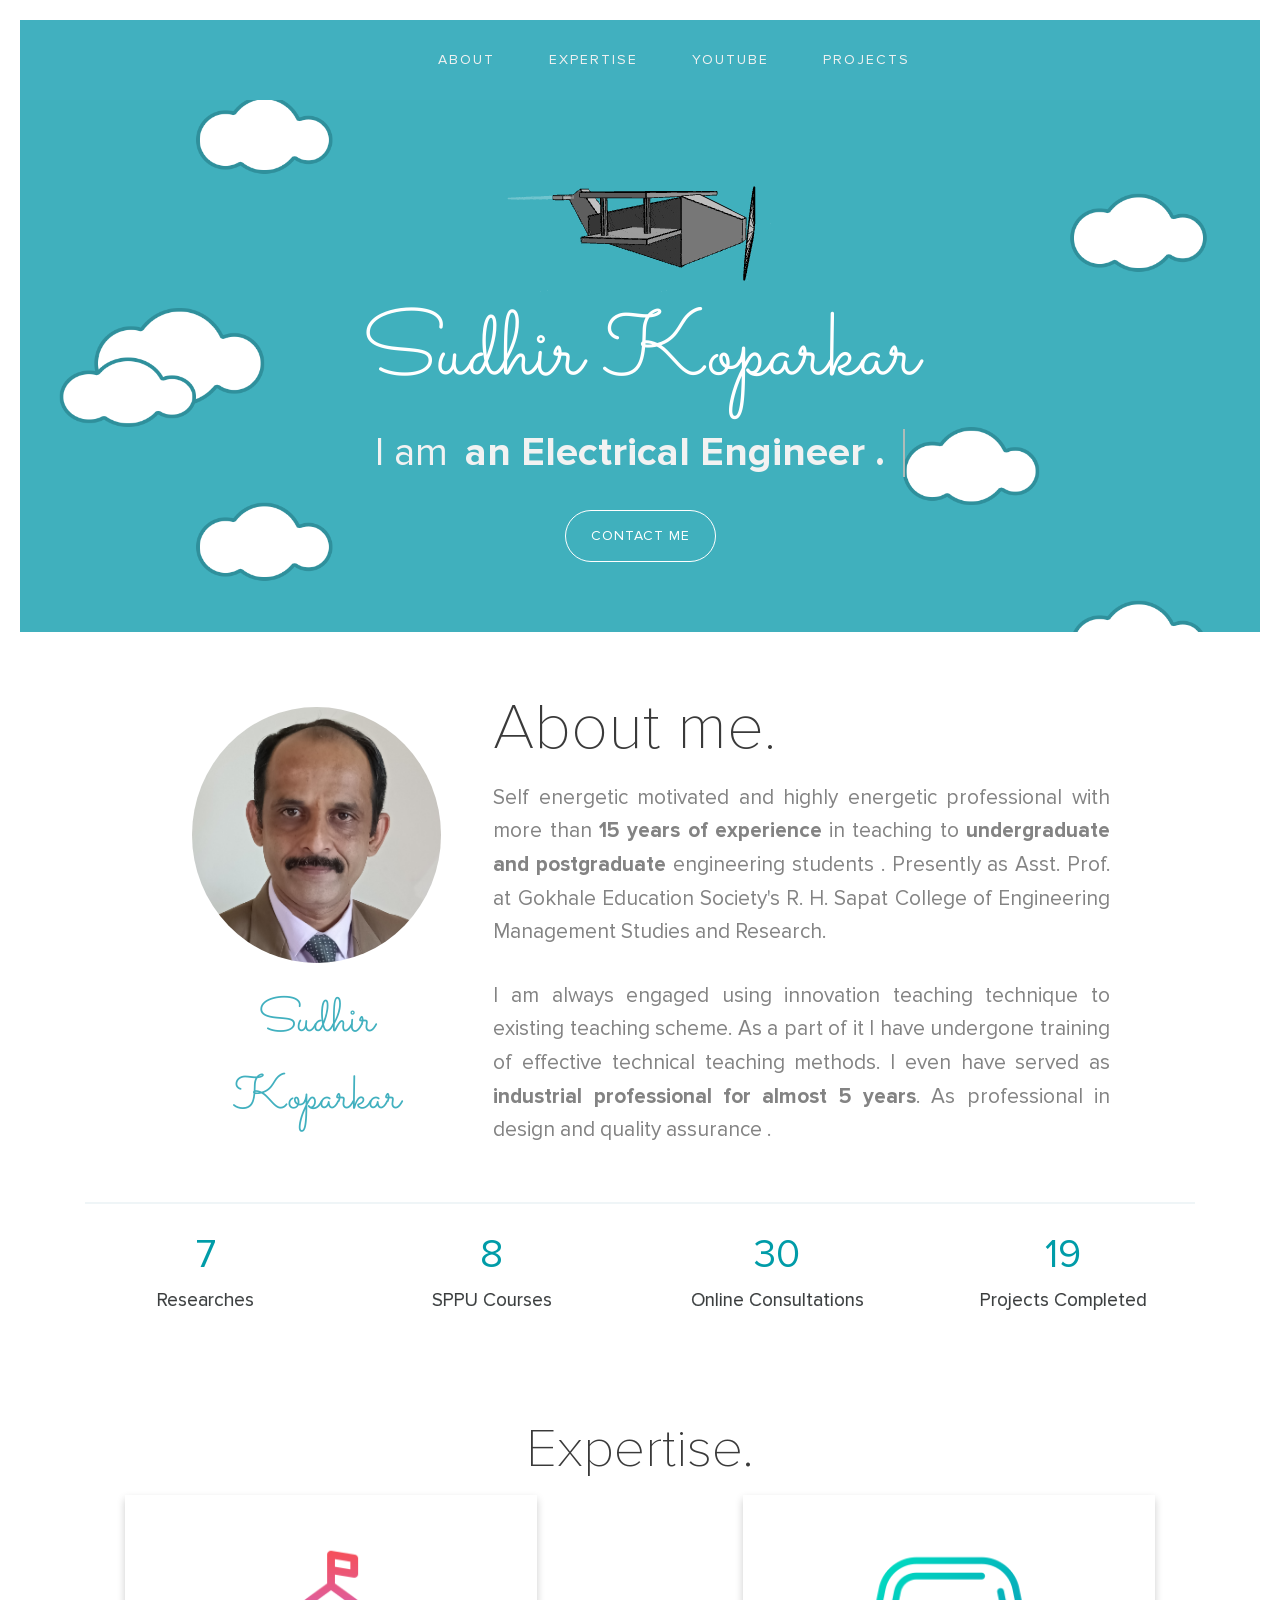
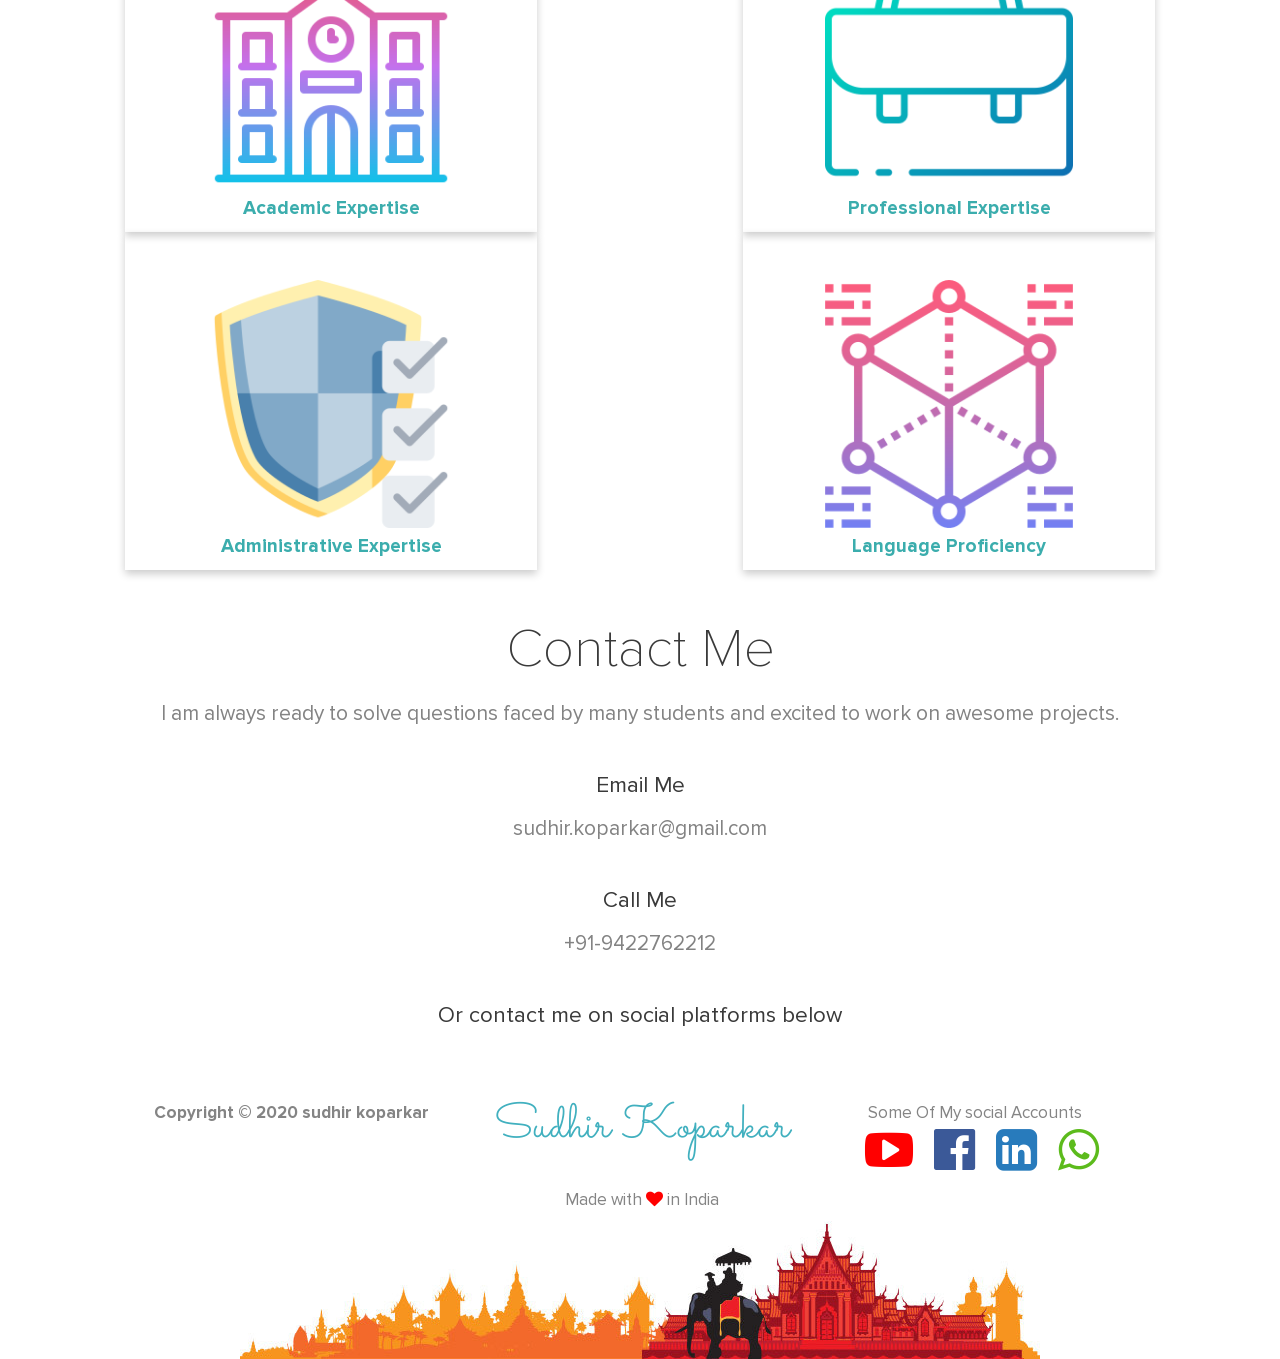
==== commit 6087b55d: "new" ====
--- a/index.html
+++ b/index.html
@@ -104,6 +104,8 @@
       <img src="img/plane.gif"><br>
       <span class="title">Sudhir Koparkar</span>
       <br>
+ 
+      
       <span class="iama">I am </span>
       <span class="cd-words-wrapper">
       <b class="is-visible">an Electrical Engineer .&nbsp;&nbsp;</b>
@@ -112,6 +114,7 @@
       <b>an Academician.</b>
       <b>a Proud Indian.</b>
       </span>
+   
       <br>
       </h1>
       </section>
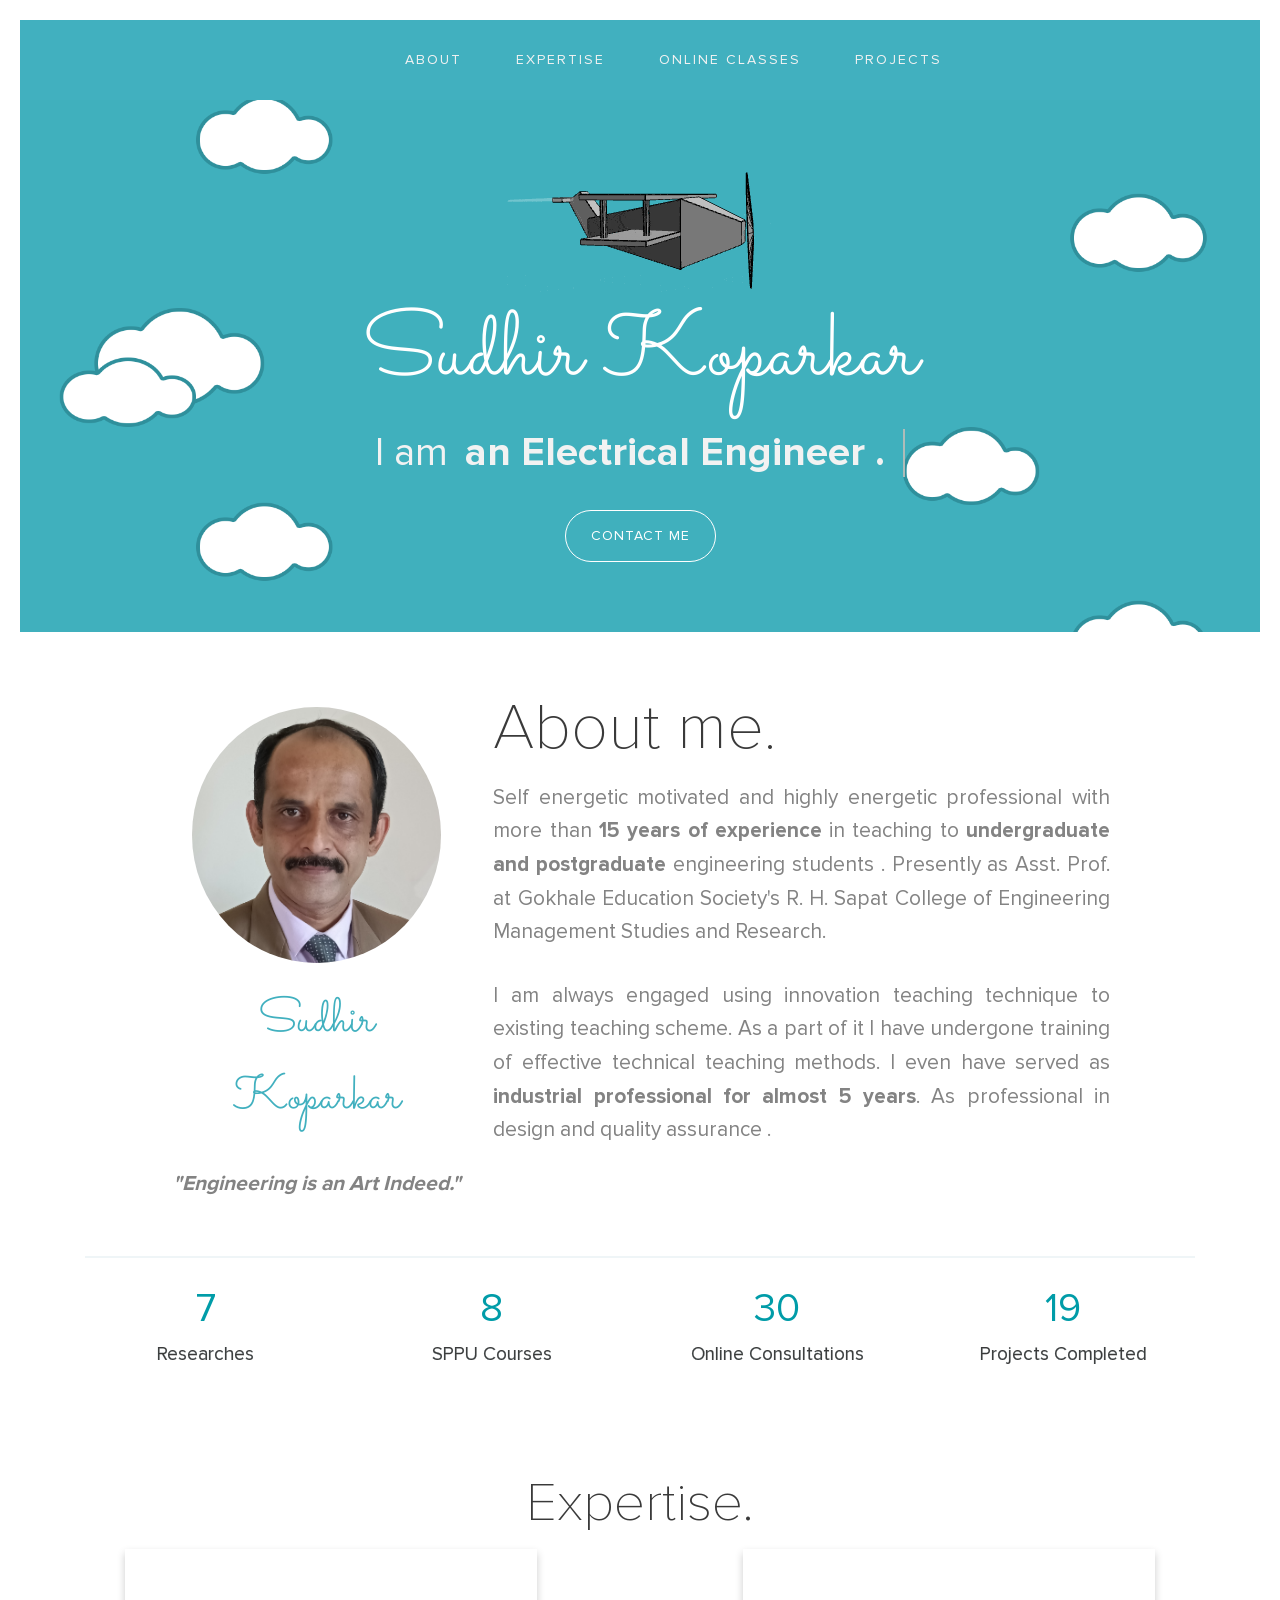
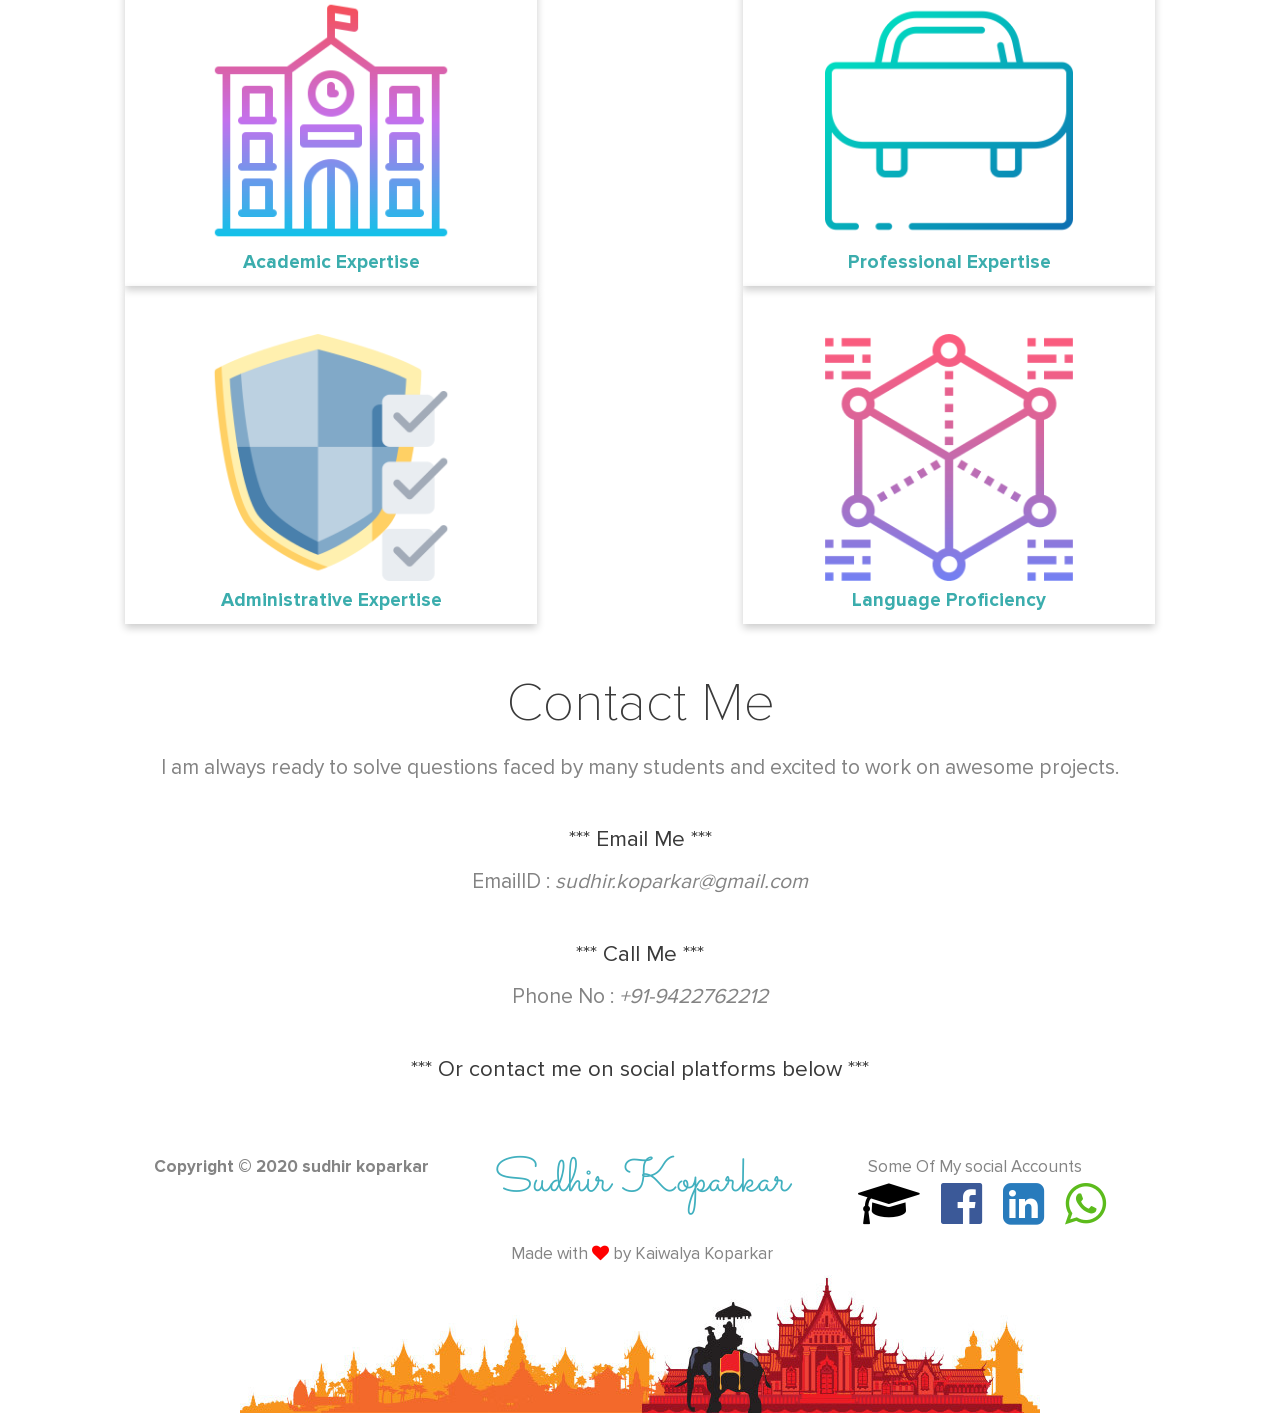
==== commit 7d635844: "Important Elements added to the Website ---Change from Youtube to Skill Jyoti ---Improving Contact m" ====
--- a/index.html
+++ b/index.html
@@ -90,7 +90,8 @@
       <ul class="menu">
         <li><a href="#me">About</a></li>
         <li><a href="#myskills">Expertise</a></li>
-        <li><a href="#projects">Youtube</a></li>
+        <!--Instead of skilljyoti.com there was #projects whenever courses will be registered add coursed in projects section and change it to #projects again-->
+        <li><a href="https://skilljyoti.com/">Online Classes</a></li>
         <li><a href="projects.html">Projects</a></li>
       </div>
     </div>
@@ -129,6 +130,11 @@
         <img class="logo" src="img/photo.jpg">
         <p class="footTitle alignCenter">
           Sudhir Koparkar
+        </p>
+        <p class="alignCenter">
+          <b><i>
+              "Engineering is an Art Indeed."
+          </i></b>
         </p>
         <!--<div class="medium-12 columns">
           <ul class="tools">
@@ -277,11 +283,11 @@
       I am always ready to solve questions faced by many students and excited to work on awesome projects.
     </p>
     
-    <h2>Email Me</h2>
-    <p>sudhir.koparkar@gmail.com</p>
-    <h2>Call Me</h2>
-    <p>+91-9422762212</p>
-    <h2>Or contact me on social platforms below </h2>
+    <h2>*** Email Me ***</h2>
+    <p>EmailID : <i>sudhir.koparkar@gmail.com</i></p>
+    <h2>*** Call Me ***</h2>
+    <p>Phone No : <i>+91-9422762212</i></p>
+    <h2>*** Or contact me on social platforms below ***</h2>
   </div>
   </section>
   <section class="sayhello" id="hello">
@@ -295,8 +301,8 @@
       <p class="footTitle alignCenter">
         Sudhir Koparkar
       </p>
-      <p class="madewithlove">
-        Made with <i class="fa fa-heart"></i> in India
+      <p class="madewithlove" >
+        Made with <i class="fa fa-heart"></i> by Kaiwalya Koparkar
       </p>
     </div>
     <div class="large-4 columns alignCenter pad10">
@@ -304,7 +310,7 @@
         Some Of My social Accounts
       </p>
       <ul class="tools">
-        <li><a href="https://www.youtube.com/channel/UCyJ1jYv0PVLSSvKfn-ZvZcA" target="_blank"><i class="fa fa-youtube-play"></i></a></li>
+        <li><a href="https://skilljyoti.com/" target="_blank"><i class="fa fa-graduation-cap"></i></a></li>
         <li><a href="https://m.facebook.com/sudhir.koparkar?ref=bookmarks" target="_blank"><i class="fa fa-facebook-official"></i></a></li>
         <li><a href="https://www.linkedin.com/in/sudhir-koparkar-0b4b4681" target="_blank"><i class="fa fa-linkedin-square"></i></a></li>
         <li><a href="https://wa.me/919422762212?text=Hi,%20I'm%20from%20your%20website.%20Need%20to%20talk%20urgently!" target="_blank"><i class="fa fa-whatsapp" aria-hidden="true"></i></a></li>
--- a/css/style.css
+++ b/css/style.css
@@ -775,6 +775,10 @@
   font-size:3em !important;
   color:#3b5998;
 }
+.fa-graduation-cap{
+  font-size:3em !important;
+  color: black;
+}
 .fa-youtube-play {
   font-size:3em !important;
   color: red;
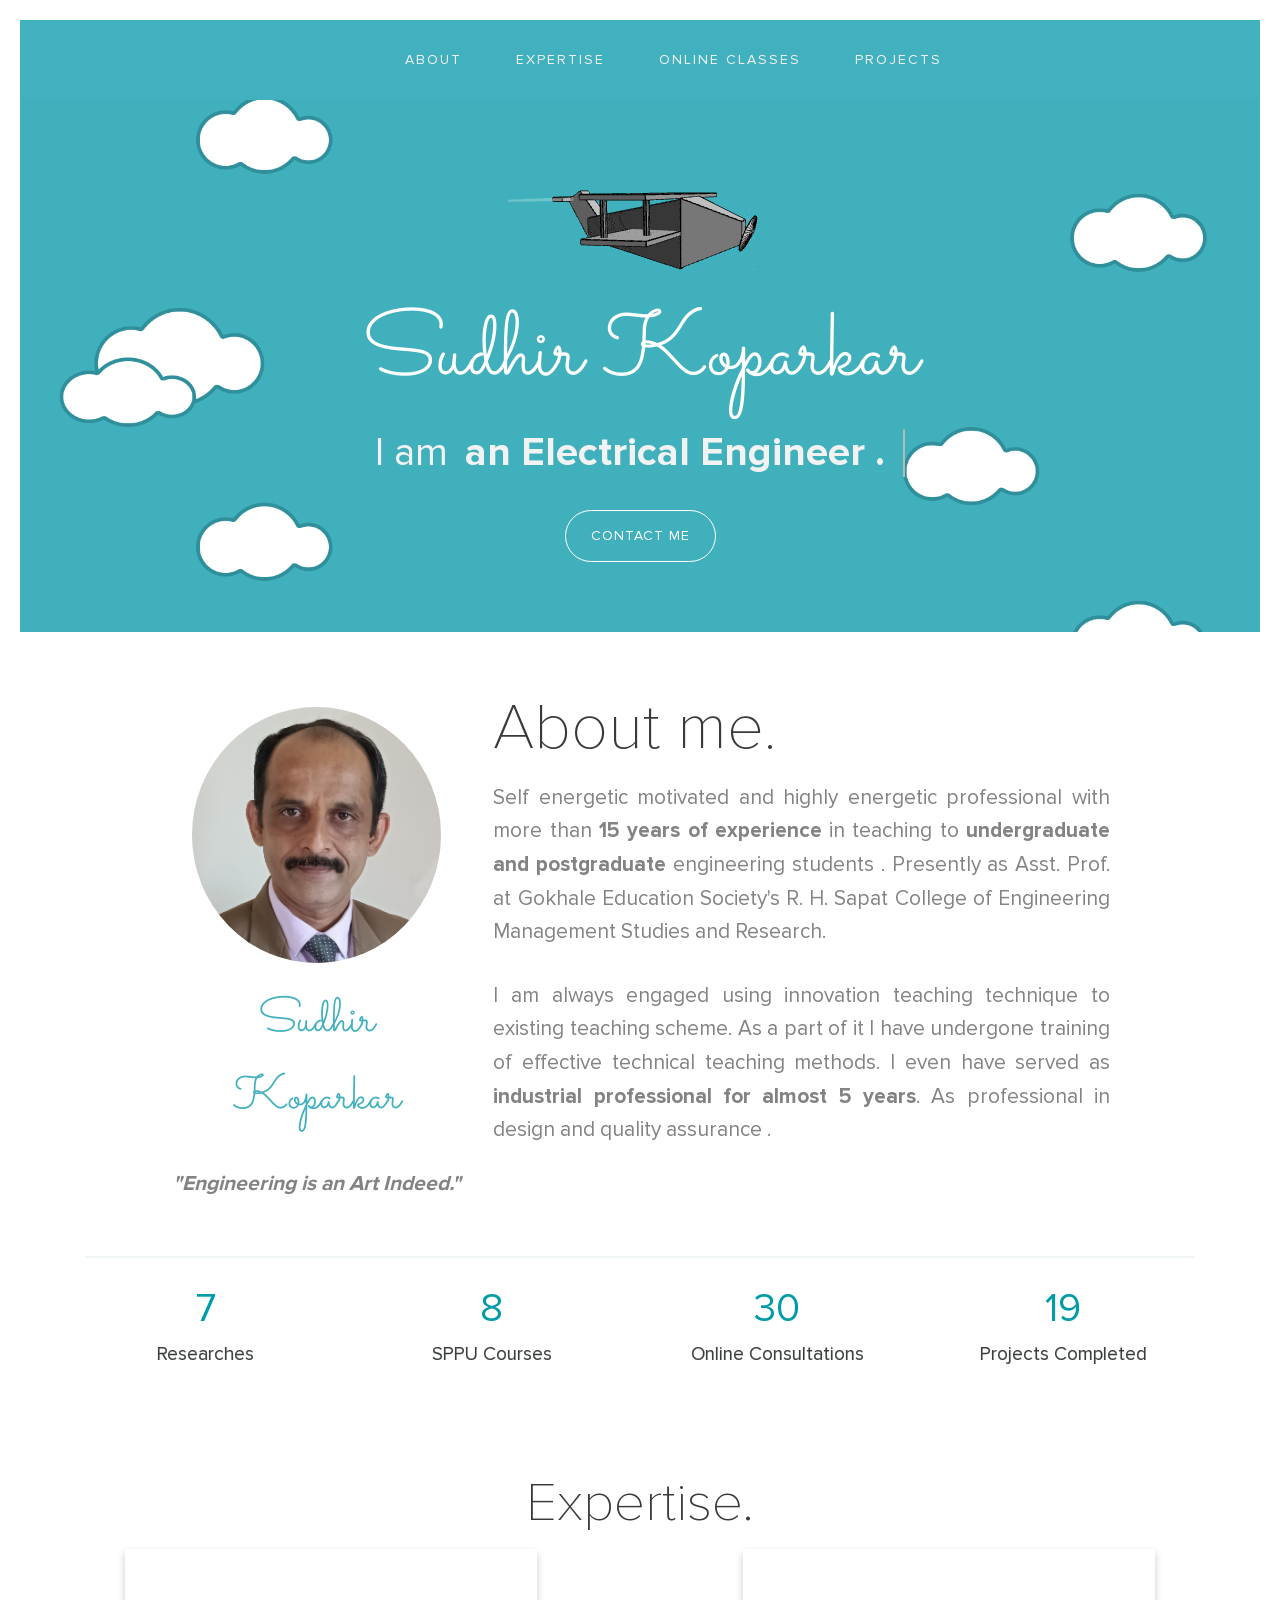
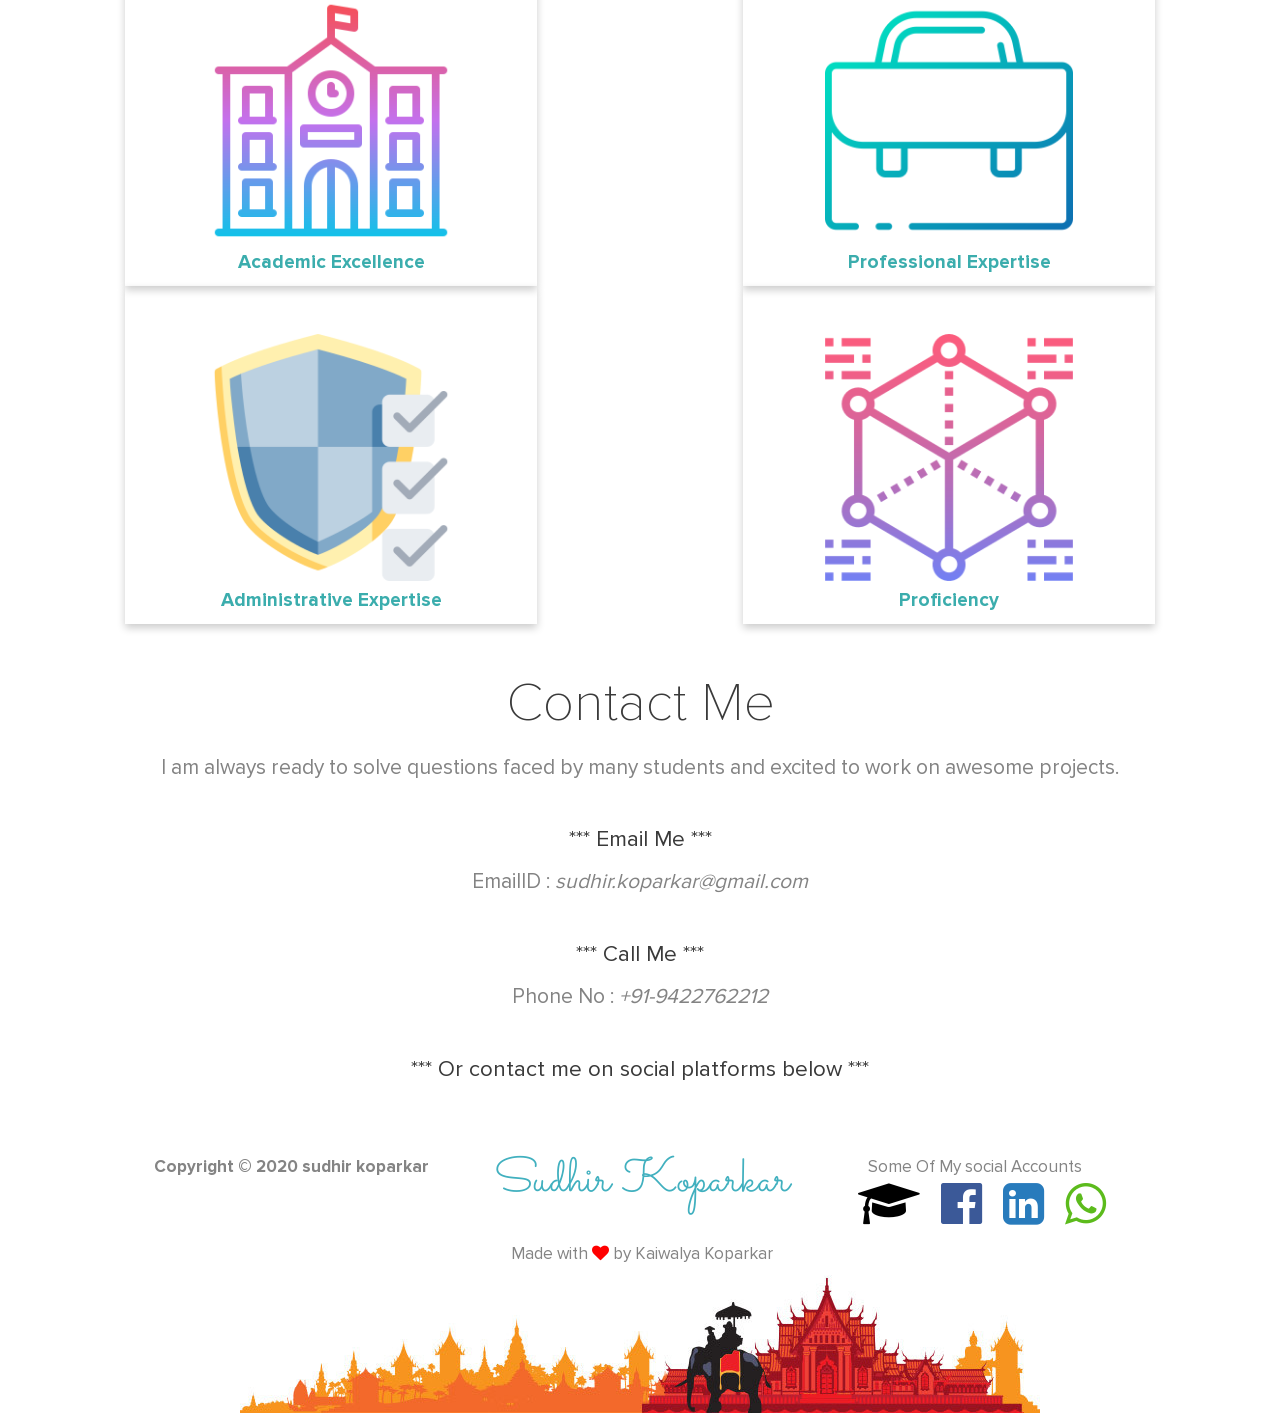
==== commit e16bbe9f: "Skills added ---All the four skills are added ---Created new pages for there representation ---Creat" ====
--- a/index.html
+++ b/index.html
@@ -238,16 +238,16 @@
       <div class="row alignCenter">
       
       <div class="card1">
-        <a href="expertise.html">
+        <a href="Acdemic-Excellence.html">
         <img src="img/academic.png" alt="Academic" style="width:60%"></a>
         <div class="container">
-          <h4 ><b>Academic Expertise</b></h4> 
+          <h4 ><b>Academic Excellence</b></h4> 
         </div>
       </div>
       
 
       <div class="card2">
-        <a href="expertise.html">
+        <a href="Professional-Expertise.html">
         <img src="img/professional.png" alt="Academic" style="width:60%"></a>
         <div class="container">
           <h4><b>Professional Expertise</b></h4> 
@@ -255,7 +255,7 @@
       </div>
 
       <div class="card3">
-        <a href="expertise.html">
+        <a href="Administrative-Expertise.html">
         <img src="img/administrator.png" alt="Academic" style="width:60%"></a>
         <div class="container">
           <h4><b>Administrative Expertise</b></h4> 
@@ -263,10 +263,10 @@
       </div>
 
       <div class="card4">
-        <a href="expertise.html">
+        <a href="Proficiency.html">
         <img src="img/language.png" alt="Academic" style="width:60%"></a>
         <div class="container">
-          <h4><b>Language Proficiency</b></h4> 
+          <h4><b>Proficiency</b></h4> 
         </div>
       </div>
 
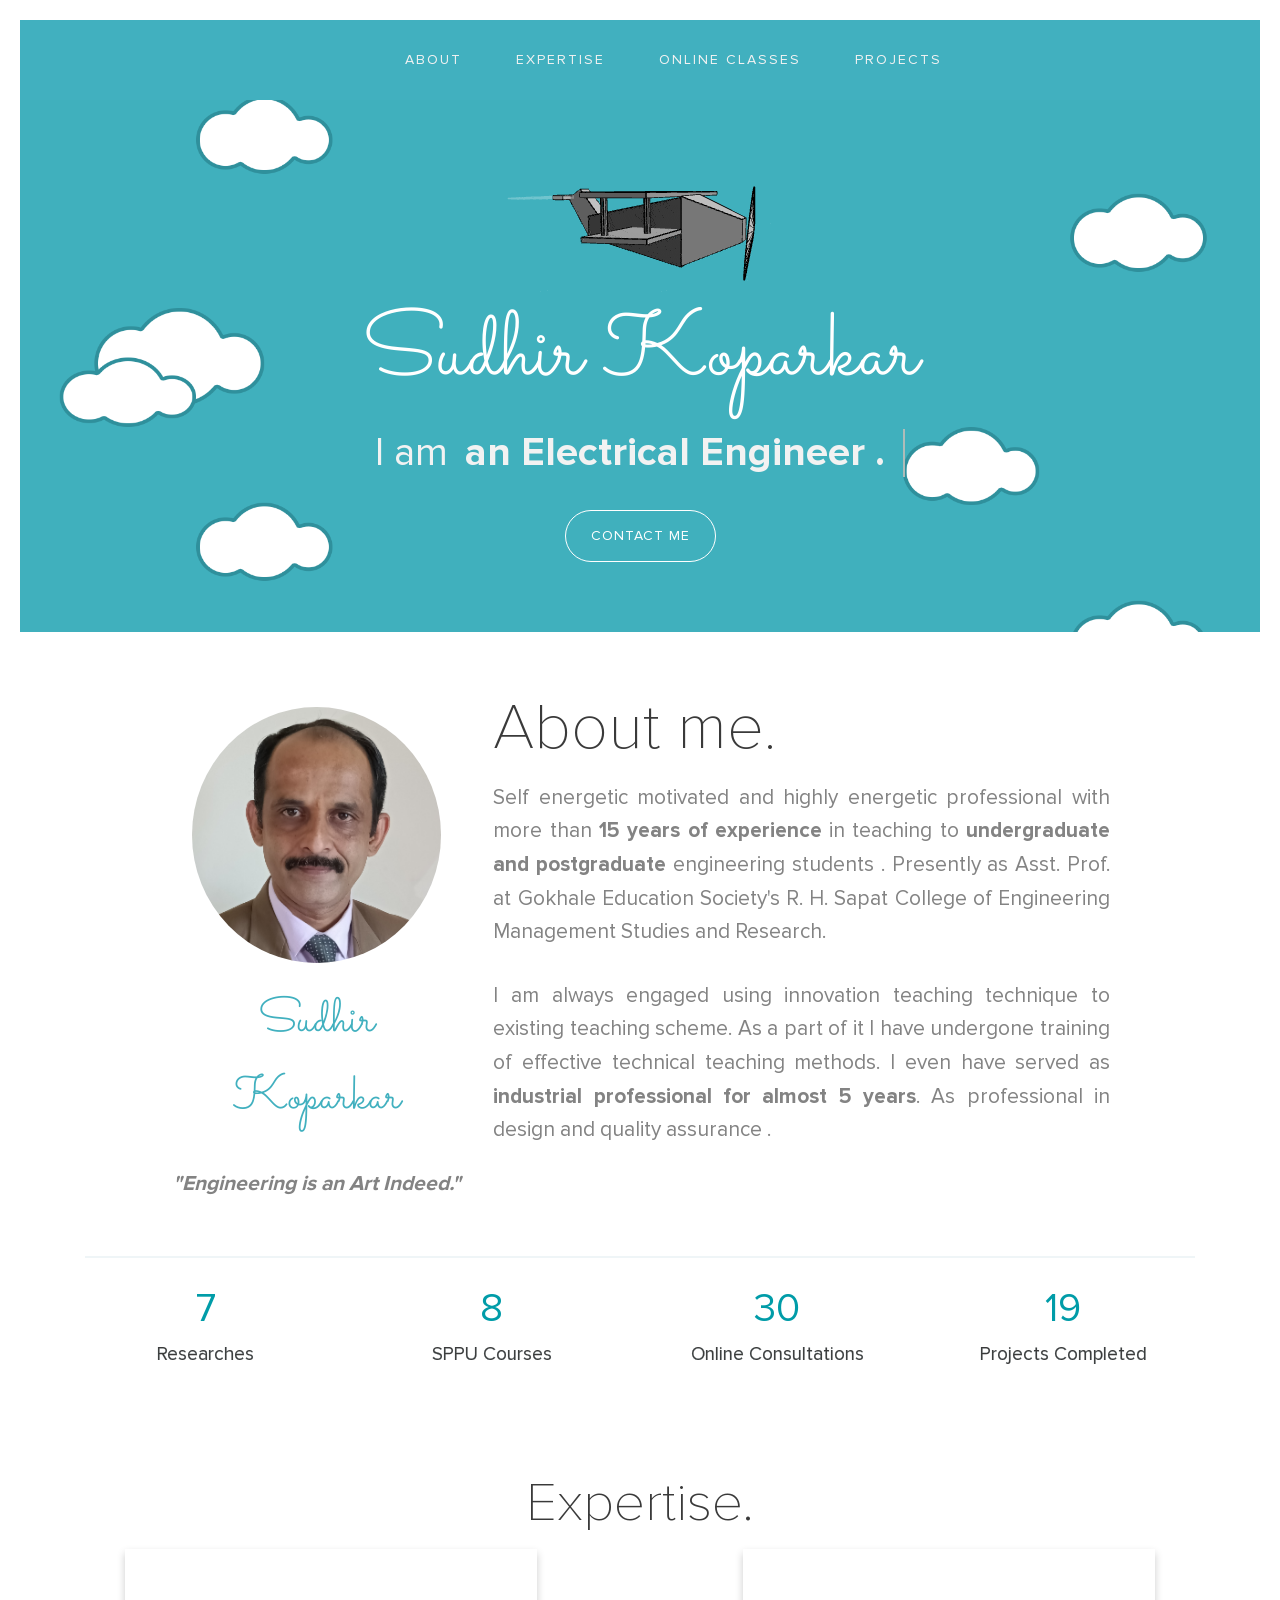
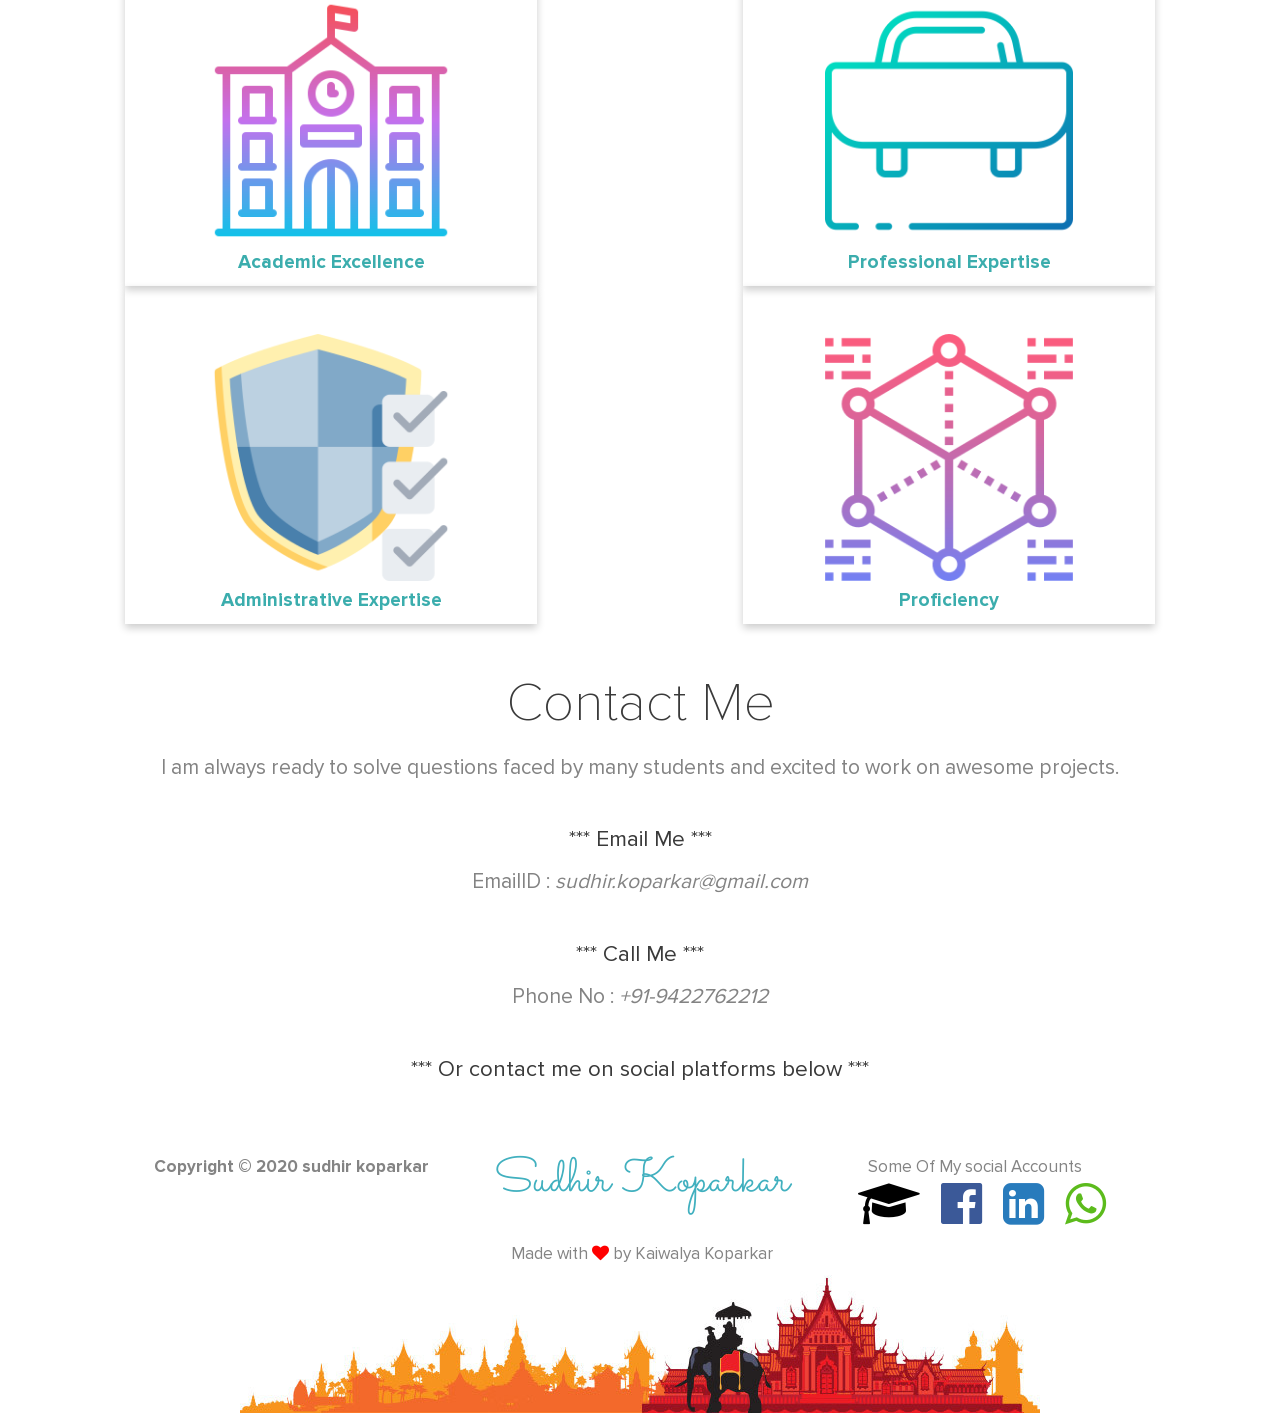
==== commit bea7f7d4: "Encapsulating Under Construction Files ---Created WorkInProgress File ---Changed the linked original" ====
--- a/index.html
+++ b/index.html
@@ -238,7 +238,7 @@
       <div class="row alignCenter">
       
       <div class="card1">
-        <a href="Acdemic-Excellence.html">
+        <a href="WorkInProgress.html">
         <img src="img/academic.png" alt="Academic" style="width:60%"></a>
         <div class="container">
           <h4 ><b>Academic Excellence</b></h4> 
@@ -247,7 +247,7 @@
       
 
       <div class="card2">
-        <a href="Professional-Expertise.html">
+        <a href="WorkInProgress.html">
         <img src="img/professional.png" alt="Academic" style="width:60%"></a>
         <div class="container">
           <h4><b>Professional Expertise</b></h4> 
@@ -255,7 +255,7 @@
       </div>
 
       <div class="card3">
-        <a href="Administrative-Expertise.html">
+        <a href=WorkInProgress.html">
         <img src="img/administrator.png" alt="Academic" style="width:60%"></a>
         <div class="container">
           <h4><b>Administrative Expertise</b></h4> 
@@ -263,7 +263,7 @@
       </div>
 
       <div class="card4">
-        <a href="Proficiency.html">
+        <a href="WorkInProgress.html">
         <img src="img/language.png" alt="Academic" style="width:60%"></a>
         <div class="container">
           <h4><b>Proficiency</b></h4> 
